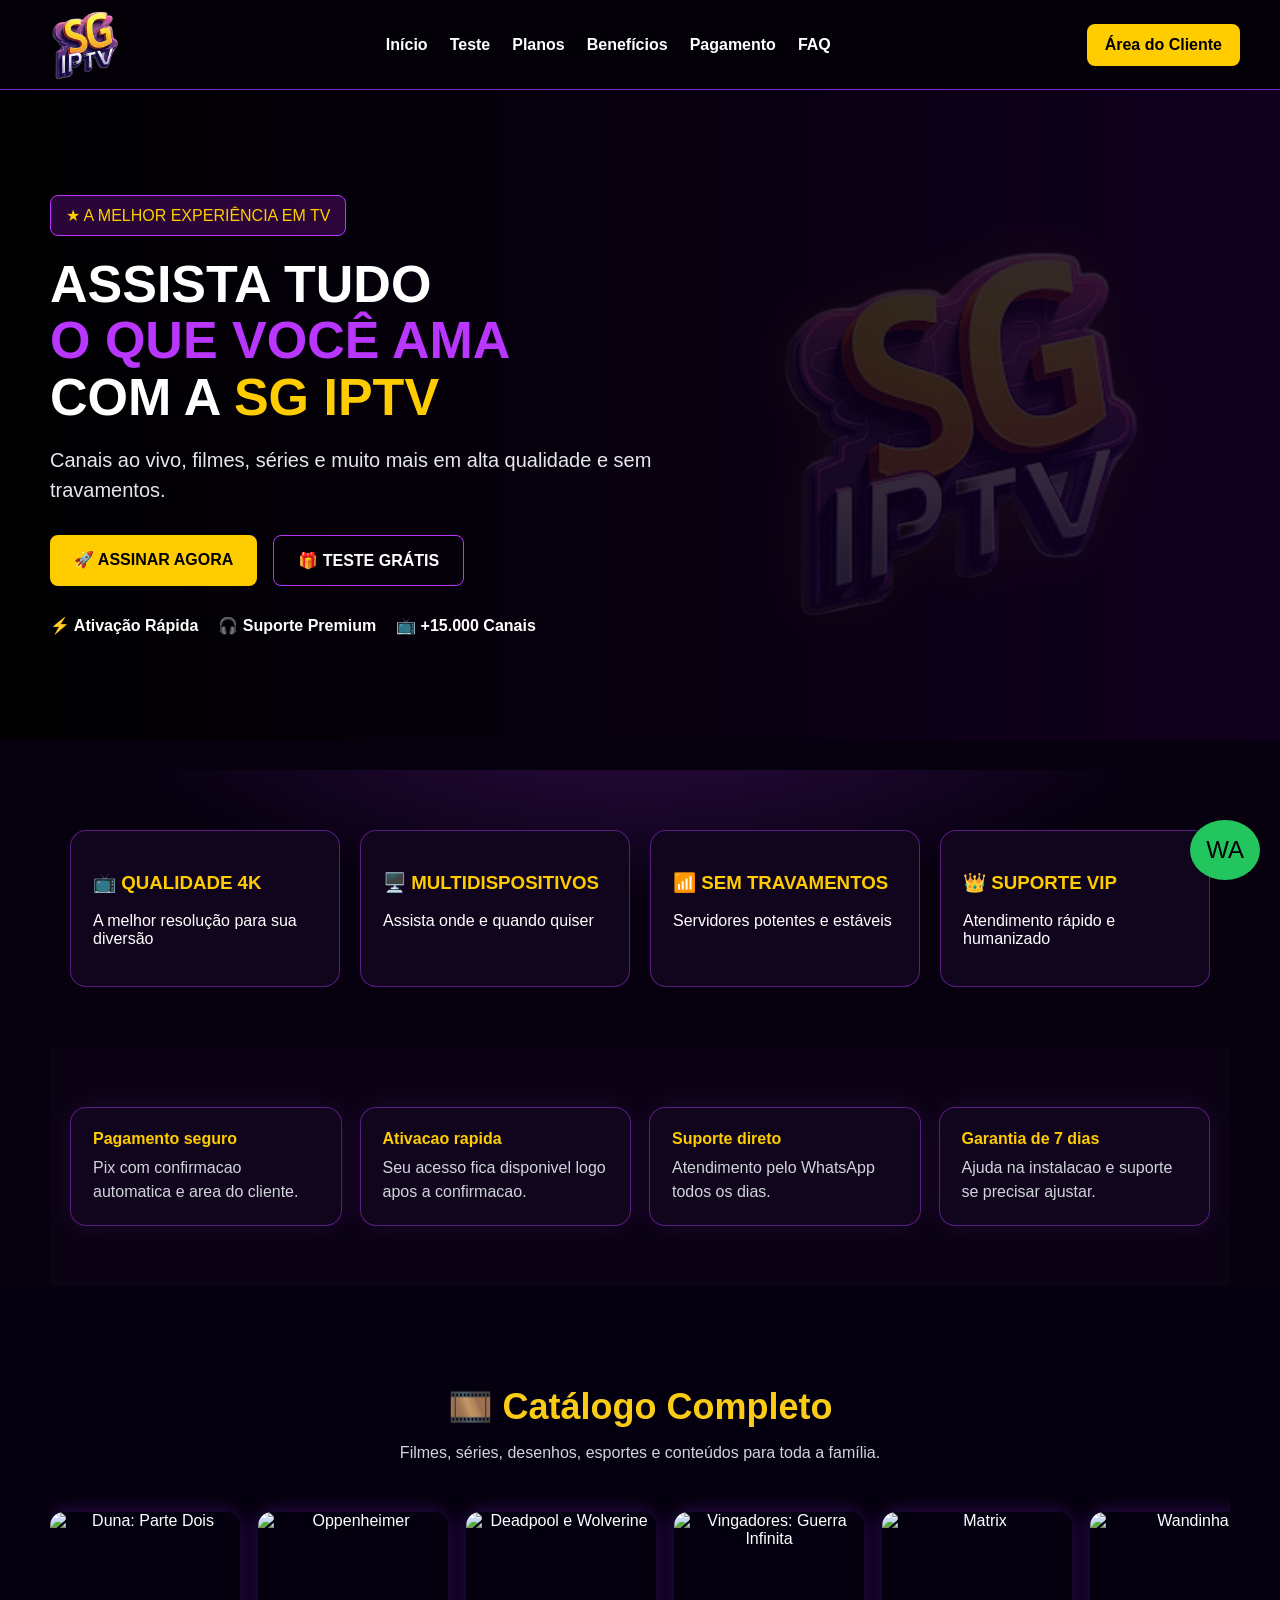
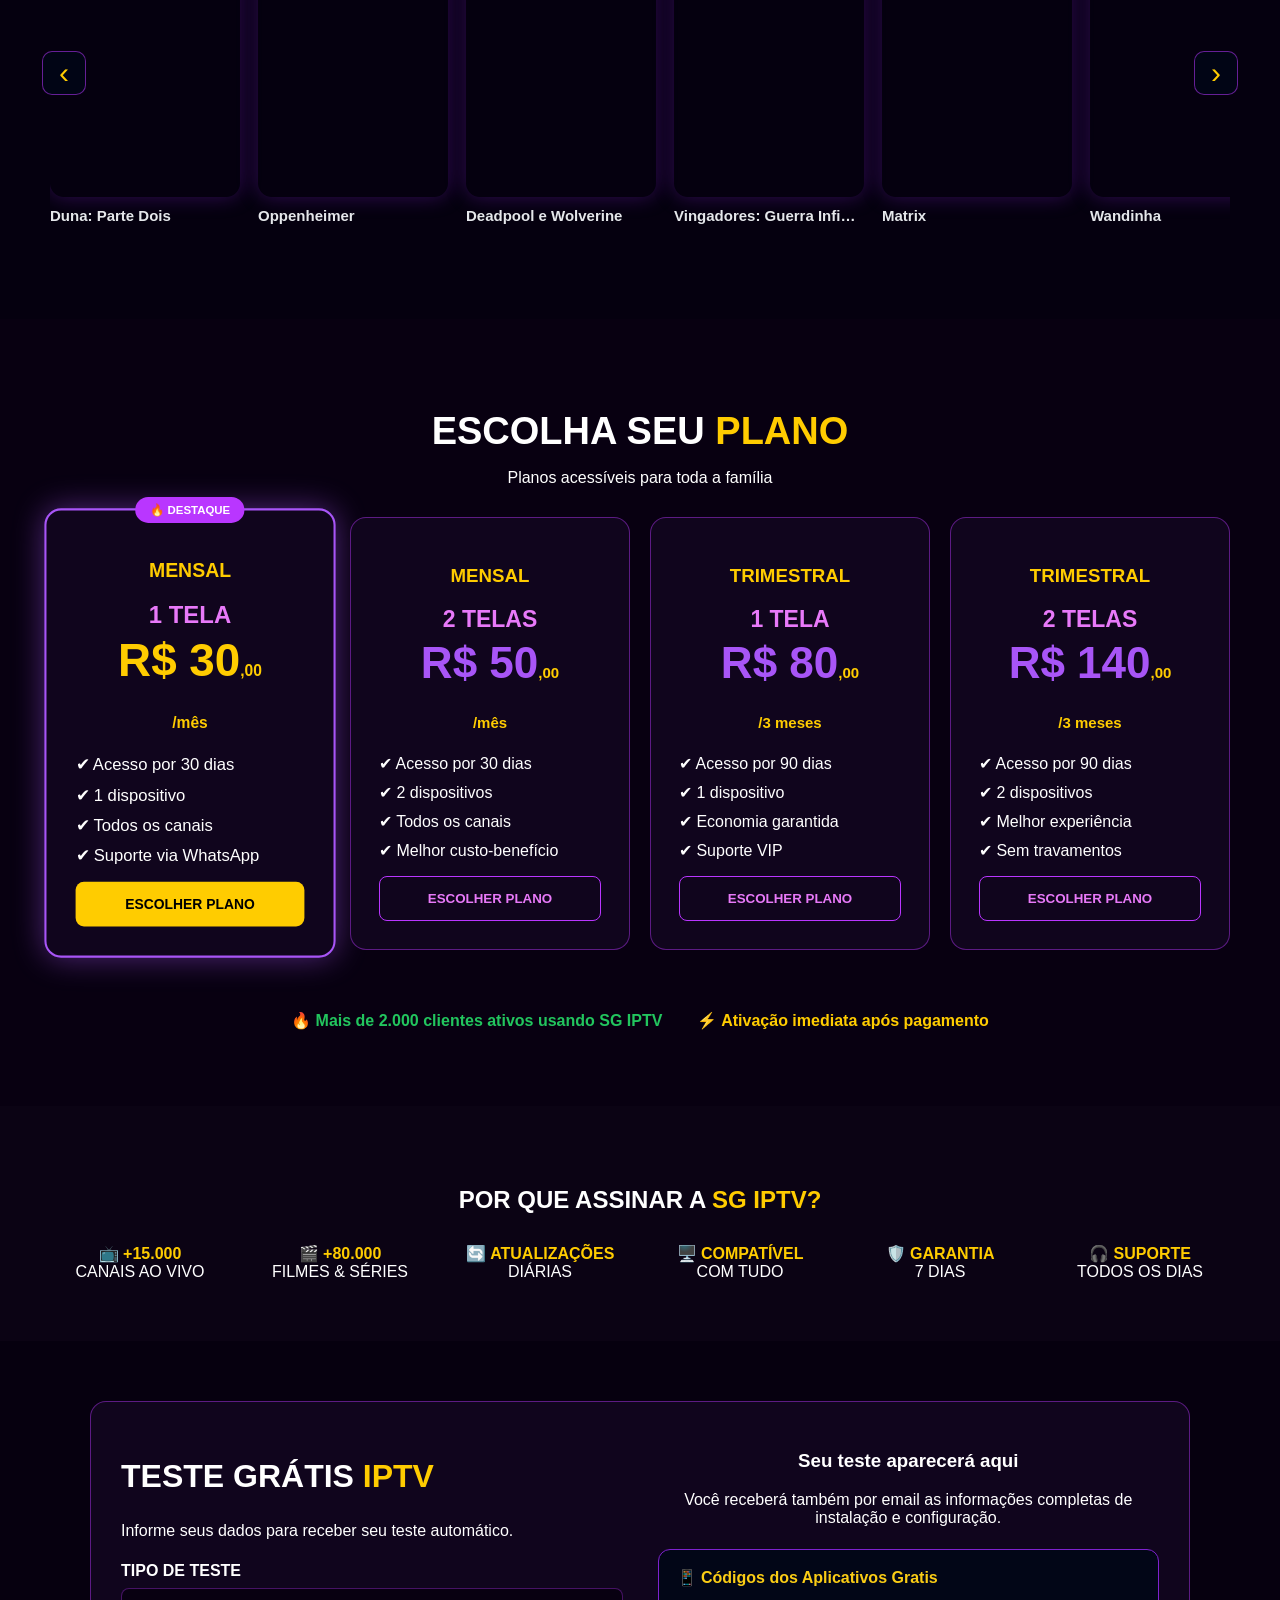
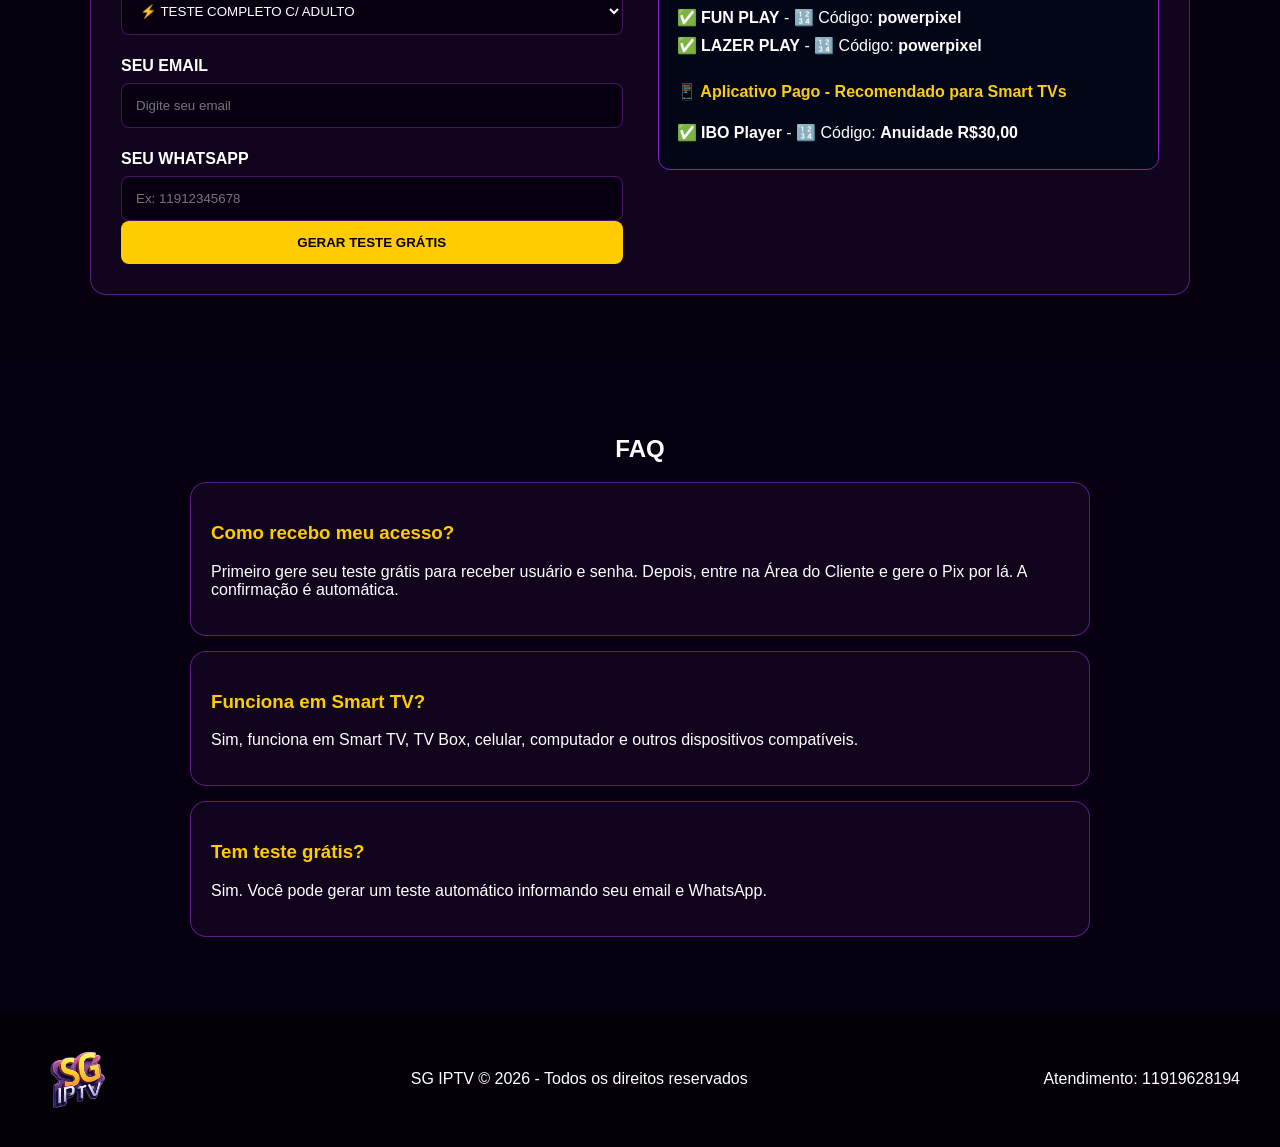
==== index.html @ f33a9c9e "Corrige carrossel, remove aviso Pix da home e ajusta titulo do cliente" ====
<!DOCTYPE html>
<html lang="pt-br">
<head>
  <meta charset="UTF-8">
  <meta name="viewport" content="width=device-width, initial-scale=1.0">
  <title>SG IPTV</title>

  <link rel="icon" href="/favicon.ico">
  <link rel="shortcut icon" href="/favicon.ico">

  <link rel="stylesheet" href="style.css">

  <meta name="description" content="SG IPTV - Assista canais, filmes e séries sem travamentos. Teste grátis disponível. Suporte rápido e ativação imediata.">

<meta name="keywords" content="iptv, iptv brasil, iptv barato, teste iptv, iptv sem travar, iptv smart tv">

<meta name="author" content="SG IPTV">

<meta property="og:title" content="SG IPTV - Teste Grátis IPTV">
<meta property="og:description" content="Canais, filmes e séries sem travamentos. Teste grátis disponível.">
<meta property="og:image" content="https://sgiptv.com.br/assets/logo.png">
<meta property="og:url" content="https://sgiptv.com.br">
<meta name="robots" content="index, follow">
</head>
<body>

<div id="loader">
  <img src="assets/logo.png" alt="SG IPTV">
</div>

<header class="header">
  <img src="assets/logo.png" class="logo" alt="SG IPTV">

  <nav>
    <a href="#inicio">Início</a>
    <a href="#teste-gratis">Teste</a>
    <a href="#planos">Planos</a>
    <a href="#beneficios">Benefícios</a>
    <a href="#planos">Pagamento</a>
    <a href="#faq">FAQ</a>
  </nav>

  <a class="client-btn" href="https://sgiptv.com.br/cliente.html" target="_blank" rel="noopener noreferrer">
    Área do Cliente
  </a>
</header>

<section id="inicio" class="hero">
  <div class="hero-content">
    <span class="badge">★ A MELHOR EXPERIÊNCIA EM TV</span>

    <h1>
      ASSISTA TUDO<br>
      <strong>O QUE VOCÊ AMA</strong><br>
      COM A <span>SG IPTV</span>
    </h1>

    <p>Canais ao vivo, filmes, séries e muito mais em alta qualidade e sem travamentos.</p>

    <div class="hero-buttons">
      <a href="#planos" class="btn primary">🚀 ASSINAR AGORA</a>
      <a href="#teste-gratis" class="btn secondary">🎁 TESTE GRÁTIS</a>
    </div>

    <div class="quick-info">
      <span>⚡ Ativação Rápida</span>
      <span>🎧 Suporte Premium</span>
      <span>📺 +15.000 Canais</span>
    </div>
  </div>
</section>

<section id="beneficios" class="benefits">
  <div class="benefit-card">
    <h3>📺 QUALIDADE 4K</h3>
    <p>A melhor resolução para sua diversão</p>
  </div>

  <div class="benefit-card">
    <h3>🖥️ MULTIDISPOSITIVOS</h3>
    <p>Assista onde e quando quiser</p>
  </div>

  <div class="benefit-card">
    <h3>📶 SEM TRAVAMENTOS</h3>
    <p>Servidores potentes e estáveis</p>
  </div>

  <div class="benefit-card">
    <h3>👑 SUPORTE VIP</h3>
    <p>Atendimento rápido e humanizado</p>
  </div>
</section>

<section class="trust-strip" aria-label="Garantias SG IPTV">
  <div class="trust-item">
    <strong>Pagamento seguro</strong>
    <span>Pix com confirmacao automatica e area do cliente.</span>
  </div>

  <div class="trust-item">
    <strong>Ativacao rapida</strong>
    <span>Seu acesso fica disponivel logo apos a confirmacao.</span>
  </div>

  <div class="trust-item">
    <strong>Suporte direto</strong>
    <span>Atendimento pelo WhatsApp todos os dias.</span>
  </div>

  <div class="trust-item">
    <strong>Garantia de 7 dias</strong>
    <span>Ajuda na instalacao e suporte se precisar ajustar.</span>
  </div>
</section>

<section class="netflix-section">
  <h2>🎞️ Catálogo Completo</h2>
  <p>Filmes, séries, desenhos, esportes e conteúdos para toda a família.</p>

  <div class="catalog-shell" aria-label="Catalogo de capas">
    <button class="catalog-nav left" type="button" aria-label="Voltar" onclick="scrollCatalog(-1)">
      ‹
    </button>

    <div class="netflix-row" id="catalogRow" data-carousel="1">
      <figure class="catalog-item">
        <img src="https://image.tmdb.org/t/p/w500/qNBAXBIQlnOThrVvA6mA2B5ggV6.jpg" alt="Duna: Parte Dois" loading="lazy">
        <figcaption>Duna: Parte Dois</figcaption>
      </figure>
      <figure class="catalog-item">
        <img src="https://image.tmdb.org/t/p/w500/8UlWHLMpgZm9bx6QYh0NFoq67TZ.jpg" alt="Oppenheimer" loading="lazy">
        <figcaption>Oppenheimer</figcaption>
      </figure>
      <figure class="catalog-item">
        <img src="https://image.tmdb.org/t/p/w500/9Gtg2DzBhmYamXBS1hKAhiwbBKS.jpg" alt="Deadpool e Wolverine" loading="lazy">
        <figcaption>Deadpool e Wolverine</figcaption>
      </figure>
      <figure class="catalog-item">
        <img src="https://image.tmdb.org/t/p/w500/7WsyChQLEftFiDOVTGkv3hFpyyt.jpg" alt="Vingadores: Guerra Infinita" loading="lazy">
        <figcaption>Vingadores: Guerra Infinita</figcaption>
      </figure>
      <figure class="catalog-item">
        <img src="https://image.tmdb.org/t/p/w500/xDMIl84Qo5Tsu62c9DGWhmPI67A.jpg" alt="Matrix" loading="lazy">
        <figcaption>Matrix</figcaption>
      </figure>
      <figure class="catalog-item">
        <img src="https://image.tmdb.org/t/p/w500/6ELCZlTA5lGUops70hKdB83WJxH.jpg" alt="Wandinha" loading="lazy">
        <figcaption>Wandinha</figcaption>
      </figure>

      <figure class="catalog-item channel sport">
        <div class="channel-card">
          <span class="channel-badge">AO VIVO</span>
          <strong>SportTV</strong>
          <small>Futebol e lutas</small>
        </div>
        <figcaption>SportTV</figcaption>
      </figure>
      <figure class="catalog-item channel sport">
        <div class="channel-card">
          <span class="channel-badge">AO VIVO</span>
          <strong>Premiere</strong>
          <small>Brasileirao</small>
        </div>
        <figcaption>Premiere</figcaption>
      </figure>
      <figure class="catalog-item channel sport">
        <div class="channel-card">
          <span class="channel-badge">AO VIVO</span>
          <strong>BandSports</strong>
          <small>Esportes 24h</small>
        </div>
        <figcaption>BandSports</figcaption>
      </figure>
      <figure class="catalog-item channel open">
        <div class="channel-card">
          <span class="channel-badge">ABERTO</span>
          <div class="channel-icon">📡</div>
          <strong>Globo</strong>
          <small>Novelas e jornalismo</small>
        </div>
        <figcaption>Globo</figcaption>
      </figure>
      <figure class="catalog-item channel open">
        <div class="channel-card">
          <span class="channel-badge">ABERTO</span>
          <div class="channel-icon">📺</div>
          <strong>SBT</strong>
          <small>Programacao completa</small>
        </div>
        <figcaption>SBT</figcaption>
      </figure>
      <figure class="catalog-item channel open">
        <div class="channel-card">
          <span class="channel-badge">ABERTO</span>
          <div class="channel-icon">🗞️</div>
          <strong>Band</strong>
          <small>Esportes e noticias</small>
        </div>
        <figcaption>Band</figcaption>
      </figure>
      <figure class="catalog-item channel series">
        <div class="channel-card">
          <span class="channel-badge">SERIES</span>
          <strong>Series Atuais</strong>
          <small>Lancamentos</small>
        </div>
        <figcaption>Series atuais</figcaption>
      </figure>
      <figure class="catalog-item channel novela">
        <div class="channel-card">
          <span class="channel-badge">NOVELAS</span>
          <strong>Novelas</strong>
          <small>Clássicos e atuais</small>
        </div>
        <figcaption>Novelas</figcaption>
      </figure>
      <figure class="catalog-item channel dorama">
        <div class="channel-card">
          <span class="channel-badge">DORAMAS</span>
          <strong>Doramas</strong>
          <small>Legendado</small>
        </div>
        <figcaption>Doramas</figcaption>
      </figure>
    </div>

    <button class="catalog-nav right" type="button" aria-label="Avancar" onclick="scrollCatalog(1)">
      ›
    </button>
  </div>
</section>

<section id="planos" class="plans-section">
  <h2>ESCOLHA SEU <span>PLANO</span></h2>
  <p>Planos acessíveis para toda a família</p>

  <div class="plans">
    <div class="plan destaque-principal">
      <div class="tag">🔥 DESTAQUE</div>
      <h3>MENSAL</h3>
      <h4>1 TELA</h4>
      <div class="price yellow">R$ 30<span>,00<br>/mês</span></div>
      <ul>
        <li>✔ Acesso por 30 dias</li>
        <li>✔ 1 dispositivo</li>
        <li>✔ Todos os canais</li>
        <li>✔ Suporte via WhatsApp</li>
      </ul>
      <button class="yellow-btn" onclick="selecionarPlano('30')">ESCOLHER PLANO</button>
    </div>

    <div class="plan">
      <h3>MENSAL</h3>
      <h4>2 TELAS</h4>
      <div class="price">R$ 50<span>,00<br>/mês</span></div>
      <ul>
        <li>✔ Acesso por 30 dias</li>
        <li>✔ 2 dispositivos</li>
        <li>✔ Todos os canais</li>
        <li>✔ Melhor custo-benefício</li>
      </ul>
      <button onclick="selecionarPlano('50')">ESCOLHER PLANO</button>
    </div>

    <div class="plan">
      <h3>TRIMESTRAL</h3>
      <h4>1 TELA</h4>
      <div class="price">R$ 80<span>,00<br>/3 meses</span></div>
      <ul>
        <li>✔ Acesso por 90 dias</li>
        <li>✔ 1 dispositivo</li>
        <li>✔ Economia garantida</li>
        <li>✔ Suporte VIP</li>
      </ul>
      <button onclick="selecionarPlano('80')">ESCOLHER PLANO</button>
    </div>

    <div class="plan">
      <h3>TRIMESTRAL</h3>
      <h4>2 TELAS</h4>
      <div class="price">R$ 140<span>,00<br>/3 meses</span></div>
      <ul>
        <li>✔ Acesso por 90 dias</li>
        <li>✔ 2 dispositivos</li>
        <li>✔ Melhor experiência</li>
        <li>✔ Sem travamentos</li>
      </ul>
      <button onclick="selecionarPlano('140')">ESCOLHER PLANO</button>
    </div>
  </div>

  <div class="social-proof">
    <p>🔥 Mais de <strong>2.000 clientes ativos</strong> usando SG IPTV</p>
    <p>⚡ Ativação imediata após pagamento</p>
  </div>
</section>

<section class="why">
  <h2>POR QUE ASSINAR A <span>SG IPTV?</span></h2>

  <div class="why-grid">
    <div>📺 <strong>+15.000</strong><br>CANAIS AO VIVO</div>
    <div>🎬 <strong>+80.000</strong><br>FILMES & SÉRIES</div>
    <div>🔄 <strong>ATUALIZAÇÕES</strong><br>DIÁRIAS</div>
    <div>🖥️ <strong>COMPATÍVEL</strong><br>COM TUDO</div>
    <div>🛡️ <strong>GARANTIA</strong><br>7 DIAS</div>
    <div>🎧 <strong>SUPORTE</strong><br>TODOS OS DIAS</div>
  </div>
</section>

<section id="teste-gratis" class="checkout">
  <div class="checkout-box">
    <div class="checkout-left">
      <h2>TESTE GRÁTIS <span>IPTV</span></h2>
      <p>Informe seus dados para receber seu teste automático.</p>

      <label>TIPO DE TESTE</label>
      <select id="tipoTeste">
        <option value="iptv_com_adulto">⚡ TESTE COMPLETO C/ ADULTO</option>
        <option value="iptv_sem_adulto">⚡ TESTE COMPLETO S/ ADULTO</option>
        <option value="p2p">🔥 P2P COMPLETO (CELULAR)</option>
      </select>

      <label>SEU EMAIL</label>
      <input type="email" id="testeEmail" placeholder="Digite seu email" autocomplete="email">

      <label>SEU WHATSAPP</label>
      <input type="tel" id="testeTelefone" placeholder="Ex: 11912345678" inputmode="tel" autocomplete="tel">

      <button class="generate-btn" onclick="gerarTesteGratis()">GERAR TESTE GRÁTIS</button>
    </div>

    <div class="checkout-right">
      <div id="resultadoTeste" class="pix-box">
        <h3>Seu teste aparecerá aqui</h3>
        <p>Você receberá também por email as informações completas de instalação e configuração.</p>

        <div class="apps-box">
          <h4>📱 Códigos dos Aplicativos Gratis</h4>
          <p>✅ <strong>FUN PLAY</strong> - 🔢 Código: <strong>powerpixel</strong></p>
          <p>✅ <strong>LAZER PLAY</strong> - 🔢 Código: <strong>powerpixel</strong></p>

          <br>

          <h4>📱 Aplicativo Pago - Recomendado para Smart TVs</h4>
          <p>✅ <strong>IBO Player</strong> - 🔢 Código: <strong>Anuidade R$30,00</strong></p>
        </div>
      </div>
    </div>
  </div>
</section>

<section id="faq" class="faq">
  <h2>FAQ</h2>

  <div class="faq-item">
    <h3>Como recebo meu acesso?</h3>
    <p>Primeiro gere seu teste grátis para receber usuário e senha. Depois, entre na Área do Cliente e gere o Pix por lá. A confirmação é automática.</p>
  </div>

  <div class="faq-item">
    <h3>Funciona em Smart TV?</h3>
    <p>Sim, funciona em Smart TV, TV Box, celular, computador e outros dispositivos compatíveis.</p>
  </div>

  <div class="faq-item">
    <h3>Tem teste grátis?</h3>
    <p>Sim. Você pode gerar um teste automático informando seu email e WhatsApp.</p>
  </div>
</section>

<footer>
  <img src="assets/logo.png" alt="SG IPTV">
  <p>SG IPTV © 2026 - Todos os direitos reservados</p>
  <p>Atendimento: 11919628194</p>
</footer>

<a class="whatsapp" href="https://wa.me/5511919628194" target="_blank" rel="noopener noreferrer" aria-label="WhatsApp">
  WA
</a>
<a class="mobile-cta" href="#planos">Assinar agora</a>

<script src="script.js"></script>
</body>
</html>
---- style.css ----
* {
  box-sizing: border-box;
  font-family: Arial, sans-serif;
}

html {
  scroll-behavior: smooth;
}

body {
  margin: 0;
  background: #06000f;
  color: #fff;
}

section {
  padding: 60px 20px;
}

.header {
  height: 90px;
  padding: 0 40px;
  display: flex;
  justify-content: space-between;
  align-items: center;
  background: #030008;
  border-bottom: 1px solid #7e22ce;
  position: sticky;
  top: 0;
  z-index: 99;
}

.logo {
  width: 90px;
}

nav {
  display: flex;
  gap: 22px;
  align-items: center;
}

nav a {
  color: #fff;
  text-decoration: none;
  font-weight: bold;
}

nav a:hover {
  color: #ffcc00;
}

.client-btn {
  background: #ffcc00;
  color: #000;
  padding: 12px 18px;
  border-radius: 8px;
  text-decoration: none;
  font-weight: bold;
}

.hero {
  min-height: 650px;
  display: flex;
  align-items: center;
  justify-content: flex-start;
  background:
    linear-gradient(90deg, rgba(0,0,0,.95), rgba(20,0,35,.75)),
    url("https://images.unsplash.com/photo-1489599849927-2ee91cede3ba?auto=format&fit=crop&w=1600&q=80") center/cover;
  position: relative;
}

.hero::after {
  content: "";
  position: absolute;
  right: 6%;
  bottom: 10%;
  width: min(520px, 38vw);
  height: min(520px, 38vw);
  background: url("assets/logo.png") center/contain no-repeat;
  opacity: 0.16;
  filter: drop-shadow(0 0 28px rgba(250, 204, 21, 0.25));
  pointer-events: none;
}

.hero-content {
  width: 100%;
  max-width: 1180px;
  margin: auto;
}

.hero-content > * {
  max-width: 640px;
}

.badge {
  display: inline-block;
  padding: 10px 15px;
  border: 1px solid #b936ff;
  border-radius: 8px;
  color: #ffcc00;
  background: rgba(92,13,120,.45);
  margin-bottom: 20px;
}

.hero h1 {
  font-size: 52px;
  line-height: 1.08;
  margin: 0;
}

.hero h1 strong {
  color: #b936ff;
}

.hero h1 span,
.plans-section span,
.checkout h2 span,
.why span {
  color: #ffcc00;
}

.hero p {
  font-size: 20px;
  color: #e5e7eb;
  line-height: 1.5;
}

.hero-buttons {
  display: flex;
  gap: 16px;
  margin: 30px 0;
  flex-wrap: wrap;
}

.btn {
  padding: 15px 24px;
  border-radius: 8px;
  font-weight: bold;
  text-decoration: none;
  display: inline-block;
}

.primary {
  background: #ffcc00;
  color: #000;
}

.secondary {
  border: 1px solid #b936ff;
  color: #fff;
}

.quick-info {
  display: flex;
  gap: 20px;
  flex-wrap: wrap;
  font-weight: bold;
}

.benefits,
.plans,
.why-grid {
  max-width: 1180px;
  margin: 30px auto 0;
  display: grid;
  gap: 20px;
}

.benefits {
  grid-template-columns: repeat(4, 1fr);
}

.benefit-card,
.plan,
.checkout-box,
.faq-item {
  background: #10051d;
  border: 1px solid rgba(185,54,255,.45);
  border-radius: 16px;
}

.benefit-card {
  padding: 22px;
}

.benefit-card h3 {
  color: #ffcc00;
}

.benefits {
  background: radial-gradient(900px 320px at 50% -20%, rgba(185,54,255,0.22), transparent 60%);
}

.plans-section {
  text-align: center;
  background: #080011;
}

.plans-section h2 {
  font-size: 38px;
  margin-bottom: 8px;
}

.plans {
  grid-template-columns: repeat(4, 1fr);
  align-items: stretch;
}

.plan {
  padding: 28px;
  text-align: center;
  position: relative;
  transition: 0.3s;
}

.plan:hover {
  transform: translateY(-6px);
  box-shadow: 0 0 28px rgba(185, 54, 255, 0.35);
}

.plan.destaque-principal {
  border: 2px solid #a855f7;
  box-shadow: 0 0 30px rgba(168, 85, 247, 0.45);
  transform: scale(1.04);
}

.plan.destaque-principal:hover {
  transform: scale(1.04) translateY(-6px);
}

.tag {
  position: absolute;
  top: -13px;
  left: 50%;
  transform: translateX(-50%);
  background: #b936ff;
  font-size: 11px;
  padding: 6px 14px;
  border-radius: 20px;
  font-weight: bold;
  color: #fff;
  white-space: nowrap;
}

.plan h3 {
  color: #ffcc00;
}

.plan h4 {
  color: #e879f9;
  font-size: 23px;
  margin: 5px 0;
}

.price {
  color: #a855f7;
  font-size: 44px;
  font-weight: bold;
}

.price.yellow {
  color: #ffcc00;
}

.price span {
  font-size: 15px;
}

.plan ul {
  text-align: left;
  list-style: none;
  padding: 0;
}

.plan li {
  margin: 10px 0;
}

.plan button,
.generate-btn {
  width: 100%;
  padding: 14px;
  border-radius: 8px;
  cursor: pointer;
  font-weight: bold;
  border: 1px solid #b936ff;
  background: transparent;
  color: #e879f9;
}

.yellow-btn,
.generate-btn {
  background: #ffcc00 !important;
  color: #000 !important;
  border: none !important;
}

.social-proof {
  margin-top: 45px;
  display: flex;
  justify-content: center;
  gap: 35px;
  flex-wrap: wrap;
  font-weight: bold;
}

.social-proof p:first-child {
  color: #22c55e;
}

.social-proof p:last-child {
  color: #ffcc00;
}

.checkout {
  background: #06000f;
}

.checkout-box {
  max-width: 1100px;
  margin: auto;
  padding: 30px;
  display: grid;
  grid-template-columns: 1fr 1fr;
  gap: 35px;
}

.checkout h2 {
  font-size: 32px;
}

label {
  display: block;
  margin: 22px 0 8px;
  font-weight: bold;
}

select,
input,
textarea {
  width: 100%;
  padding: 14px;
  border-radius: 8px;
  border: 1px solid rgba(185,54,255,.35);
  background: #080011;
  color: #fff;
}

.input-error {
  border-color: #ef4444 !important;
  box-shadow: 0 0 0 3px rgba(239, 68, 68, 0.16);
}

.field-message {
  margin: 8px 0 0;
  color: #fca5a5;
  font-size: 14px;
  line-height: 1.4;
}

.steps {
  display: flex;
  justify-content: space-between;
  text-align: center;
  color: #777;
  margin-bottom: 30px;
}

.steps .active {
  color: #ffcc00;
}

.pix-box {
  text-align: center;
}

.pix-box img {
  max-width: 220px;
  background: white;
  padding: 10px;
  border-radius: 12px;
  box-shadow: 0 0 25px rgba(185,54,255,.7);
}

.pix-box textarea {
  margin-top: 15px;
  min-height: 90px;
}

.pix-countdown {
  color: #facc15;
  font-weight: bold;
  margin: 16px 0 8px;
}

.copy-success {
  background: #22c55e !important;
  color: #03120a !important;
}

.apps-box {
  margin-top: 22px;
  padding: 18px;
  border: 1px solid #7e22ce;
  border-radius: 12px;
  background: #020617;
  text-align: left;
}

.apps-box h4 {
  color: #facc15;
  margin-top: 0;
}

.apps-box p {
  margin: 9px 0;
}

.why {
  background: #0b0314;
  text-align: center;
}

.why-grid {
  grid-template-columns: repeat(6, 1fr);
}

.why-grid strong {
  color: #ffcc00;
}

.faq {
  background: #070011;
}

.faq h2 {
  text-align: center;
}

.faq-item {
  max-width: 900px;
  margin: 15px auto;
  padding: 20px;
}

.faq-item h3 {
  color: #ffcc00;
}

footer {
  padding: 30px 40px;
  background: #030008;
  display: flex;
  justify-content: space-between;
  align-items: center;
}

footer img {
  width: 75px;
}

.whatsapp {
  position: fixed;
  right: 20px;
  bottom: 20px;
  background: #22c55e;
  color: #000;
  padding: 16px;
  border-radius: 50%;
  font-size: 24px;
  text-decoration: none;
}

.mobile-cta {
  display: none;
}

#loader {
  position: fixed;
  inset: 0;
  background: #05000c;
  z-index: 9999;
  display: flex;
  align-items: center;
  justify-content: center;
}

#loader img {
  width: 130px;
}

.trust-strip {
  background: #0b0314;
  display: grid;
  grid-template-columns: repeat(4, 1fr);
  gap: 18px;
  max-width: 1180px;
  margin: 0 auto;
}

.trust-item {
  border: 1px solid rgba(185,54,255,.45);
  background: #10051d;
  border-radius: 16px;
  padding: 22px;
  box-shadow: 0 0 26px rgba(185,54,255,0.10);
}

.trust-item strong,
.trust-item span {
  display: block;
}

.trust-item strong {
  color: #ffcc00;
  margin-bottom: 8px;
}

.trust-item span {
  color: #d1d5db;
  line-height: 1.45;
}

@media (max-width: 1180px) {
  .plans {
    grid-template-columns: repeat(2, 1fr);
  }

  .trust-strip {
    grid-template-columns: repeat(2, 1fr);
  }

  .plan.destaque-principal {
    transform: none;
  }

  .plan.destaque-principal:hover {
    transform: translateY(-6px);
  }

  .why-grid {
    grid-template-columns: repeat(3, 1fr);
  }
}

@media (max-width: 980px) {
  .header {
    height: auto;
    padding: 15px;
    flex-direction: column;
    gap: 15px;
  }

  nav {
    flex-wrap: wrap;
    justify-content: center;
    gap: 15px;
  }

  .hero {
    min-height: auto;
    padding: 70px 20px;
  }

  .hero h1 {
    font-size: 36px;
  }

  .benefits,
  .checkout-box {
    grid-template-columns: 1fr;
  }

  footer {
    flex-direction: column;
    text-align: center;
    gap: 12px;
  }
}

@media (max-width: 650px) {
  body {
    padding-bottom: 76px;
  }

  .plans,
  .benefits,
  .why-grid,
  .trust-strip {
    grid-template-columns: 1fr;
  }

  .plans-section h2 {
    font-size: 30px;
  }

  .mobile-cta {
    position: fixed;
    left: 16px;
    right: 82px;
    bottom: 18px;
    z-index: 100;
    display: block;
    padding: 15px 18px;
    border-radius: 8px;
    background: #ffcc00;
    color: #000;
    text-align: center;
    text-decoration: none;
    font-weight: bold;
    box-shadow: 0 10px 28px rgba(0, 0, 0, 0.38);
  }
}

.netflix-section {
  background: #05000f;
  padding: 70px 20px;
  text-align: center;
}

.netflix-section h2 {
  color: #facc15;
  font-size: 36px;
  margin-bottom: 10px;
}

.netflix-section p {
  color: #d1d5db;
  margin-bottom: 35px;
}

.netflix-row {
  max-width: 1180px;
  margin: auto;
  display: flex;
  gap: 18px;
  overflow-x: auto;
  padding: 15px 5px 25px;
  scroll-snap-type: x mandatory;
  scroll-behavior: smooth;
}

.netflix-row::-webkit-scrollbar {
  height: 8px;
}

.netflix-row::-webkit-scrollbar-thumb {
  background: #7e22ce;
  border-radius: 10px;
}

.catalog-shell {
  position: relative;
  max-width: 1180px;
  margin: 0 auto;
}

.catalog-nav {
  position: absolute;
  top: 50%;
  transform: translateY(-50%);
  z-index: 2;
  width: 44px;
  height: 44px;
  border-radius: 10px;
  border: 1px solid rgba(185,54,255,.55);
  background: rgba(2, 6, 23, 0.86);
  color: #ffcc00;
  font-size: 30px;
  line-height: 1;
  cursor: pointer;
}

.catalog-nav:hover {
  filter: brightness(1.08);
}

.catalog-nav.left {
  left: -8px;
}

.catalog-nav.right {
  right: -8px;
}

.catalog-item {
  width: 190px;
  min-width: 190px;
  margin: 0;
  scroll-snap-align: start;
}

.catalog-item img {
  width: 100%;
  height: 285px;
  object-fit: cover;
  border-radius: 14px;
  transition: 0.3s;
  box-shadow: 0 0 20px rgba(126, 34, 206, 0.35);
  display: block;
}

.catalog-item figcaption {
  margin-top: 10px;
  font-size: 15px;
  font-weight: 700;
  color: #e5e7eb;
  text-align: left;
  overflow: hidden;
  text-overflow: ellipsis;
  white-space: nowrap;
}

.catalog-item.channel figcaption {
  text-align: center;
}

.channel-card {
  height: 285px;
  border-radius: 14px;
  border: 1px solid rgba(185,54,255,.55);
  background:
    radial-gradient(280px 220px at 20% 20%, rgba(250,204,21,0.25), transparent 60%),
    radial-gradient(300px 240px at 80% 70%, rgba(185,54,255,0.30), transparent 60%),
    #020617;
  display: grid;
  align-content: center;
  justify-items: center;
  gap: 10px;
  box-shadow: 0 0 20px rgba(126, 34, 206, 0.25);
}

.channel-icon {
  font-size: 28px;
  line-height: 1;
  opacity: 0.95;
}

.channel-card strong {
  font-size: 22px;
  color: #ffcc00;
}

.channel-card small {
  color: #d1d5db;
  font-size: 13px;
}

.channel-badge {
  display: inline-block;
  padding: 6px 10px;
  border-radius: 999px;
  border: 1px solid rgba(250,204,21,0.35);
  color: #facc15;
  font-size: 12px;
  font-weight: 800;
  letter-spacing: 0.4px;
  background: rgba(15, 23, 42, 0.55);
}


.catalog-item img:hover {
  transform: translateY(-2px) scale(1.03);
  box-shadow: 0 0 35px rgba(250, 204, 21, 0.35);
}

@media (max-width: 650px) {
  .catalog-nav.left {
    left: 4px;
  }

  .catalog-nav.right {
    right: 4px;
  }
}
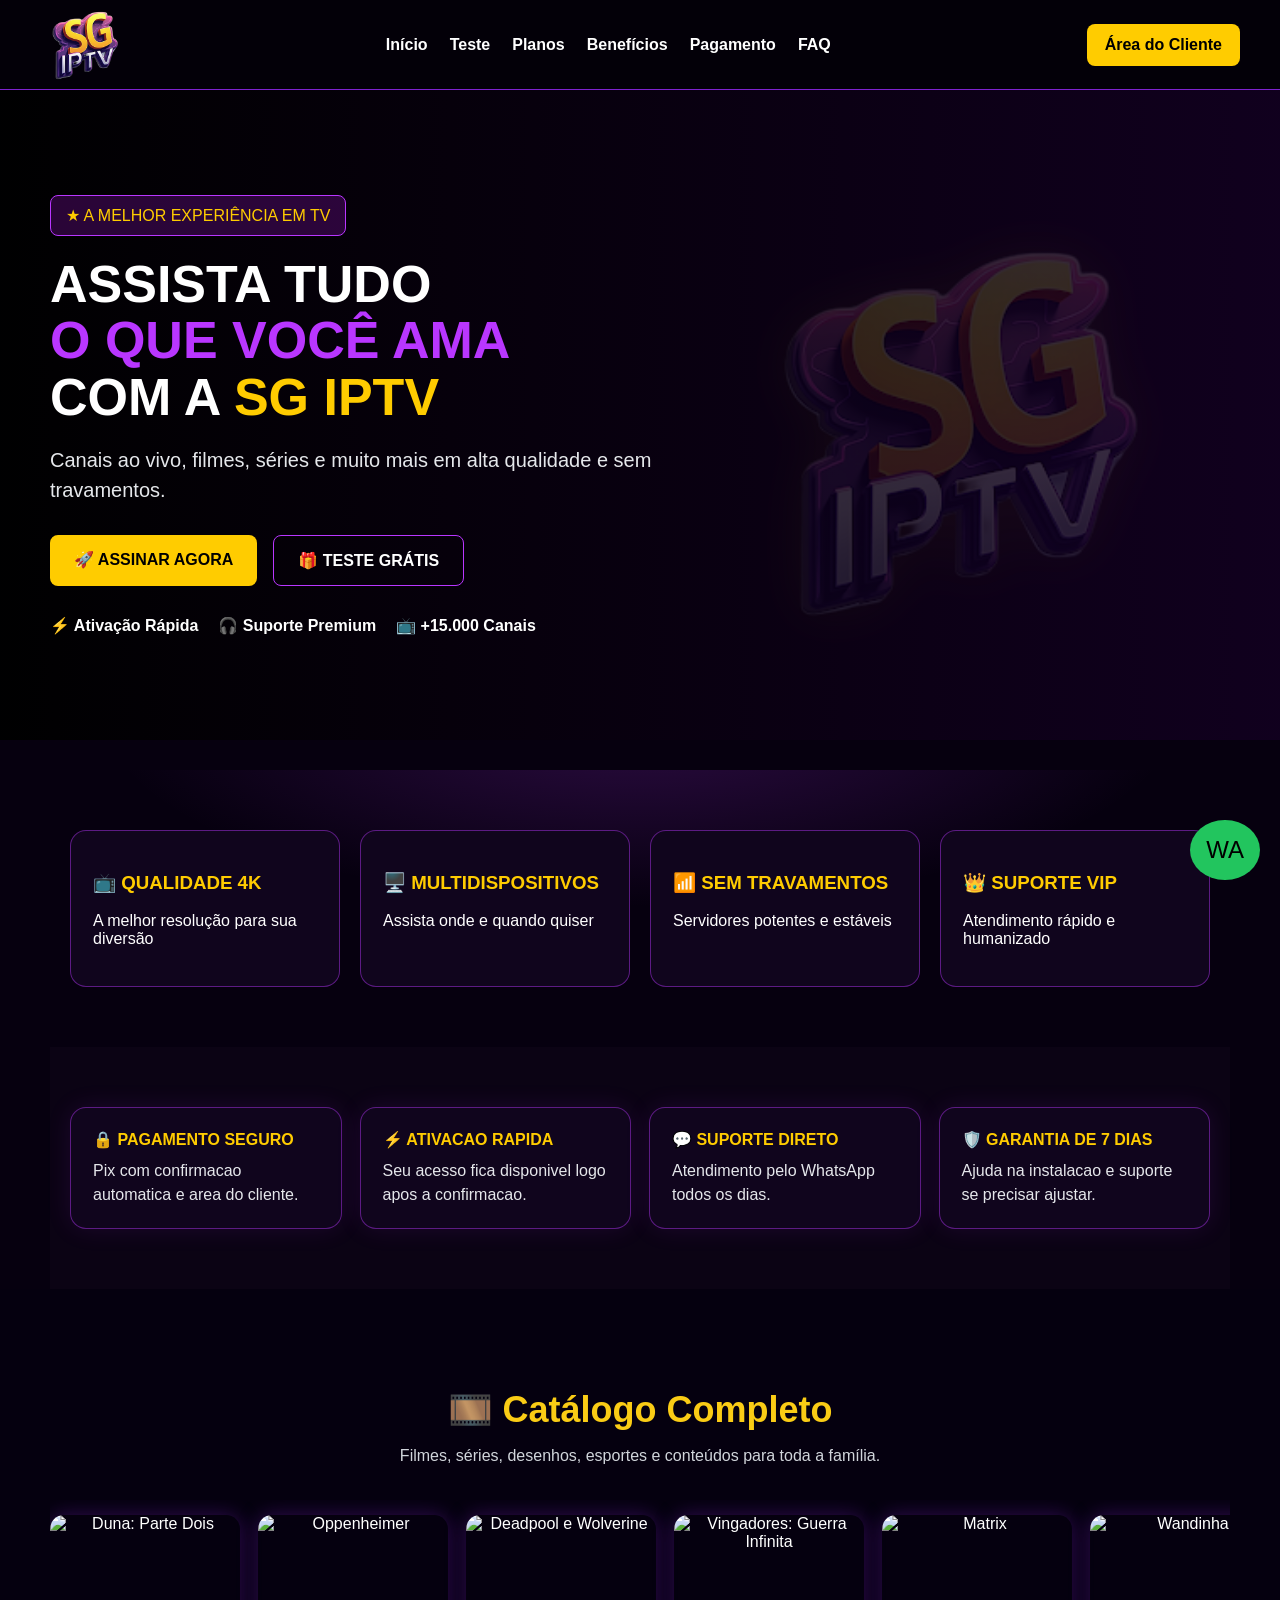
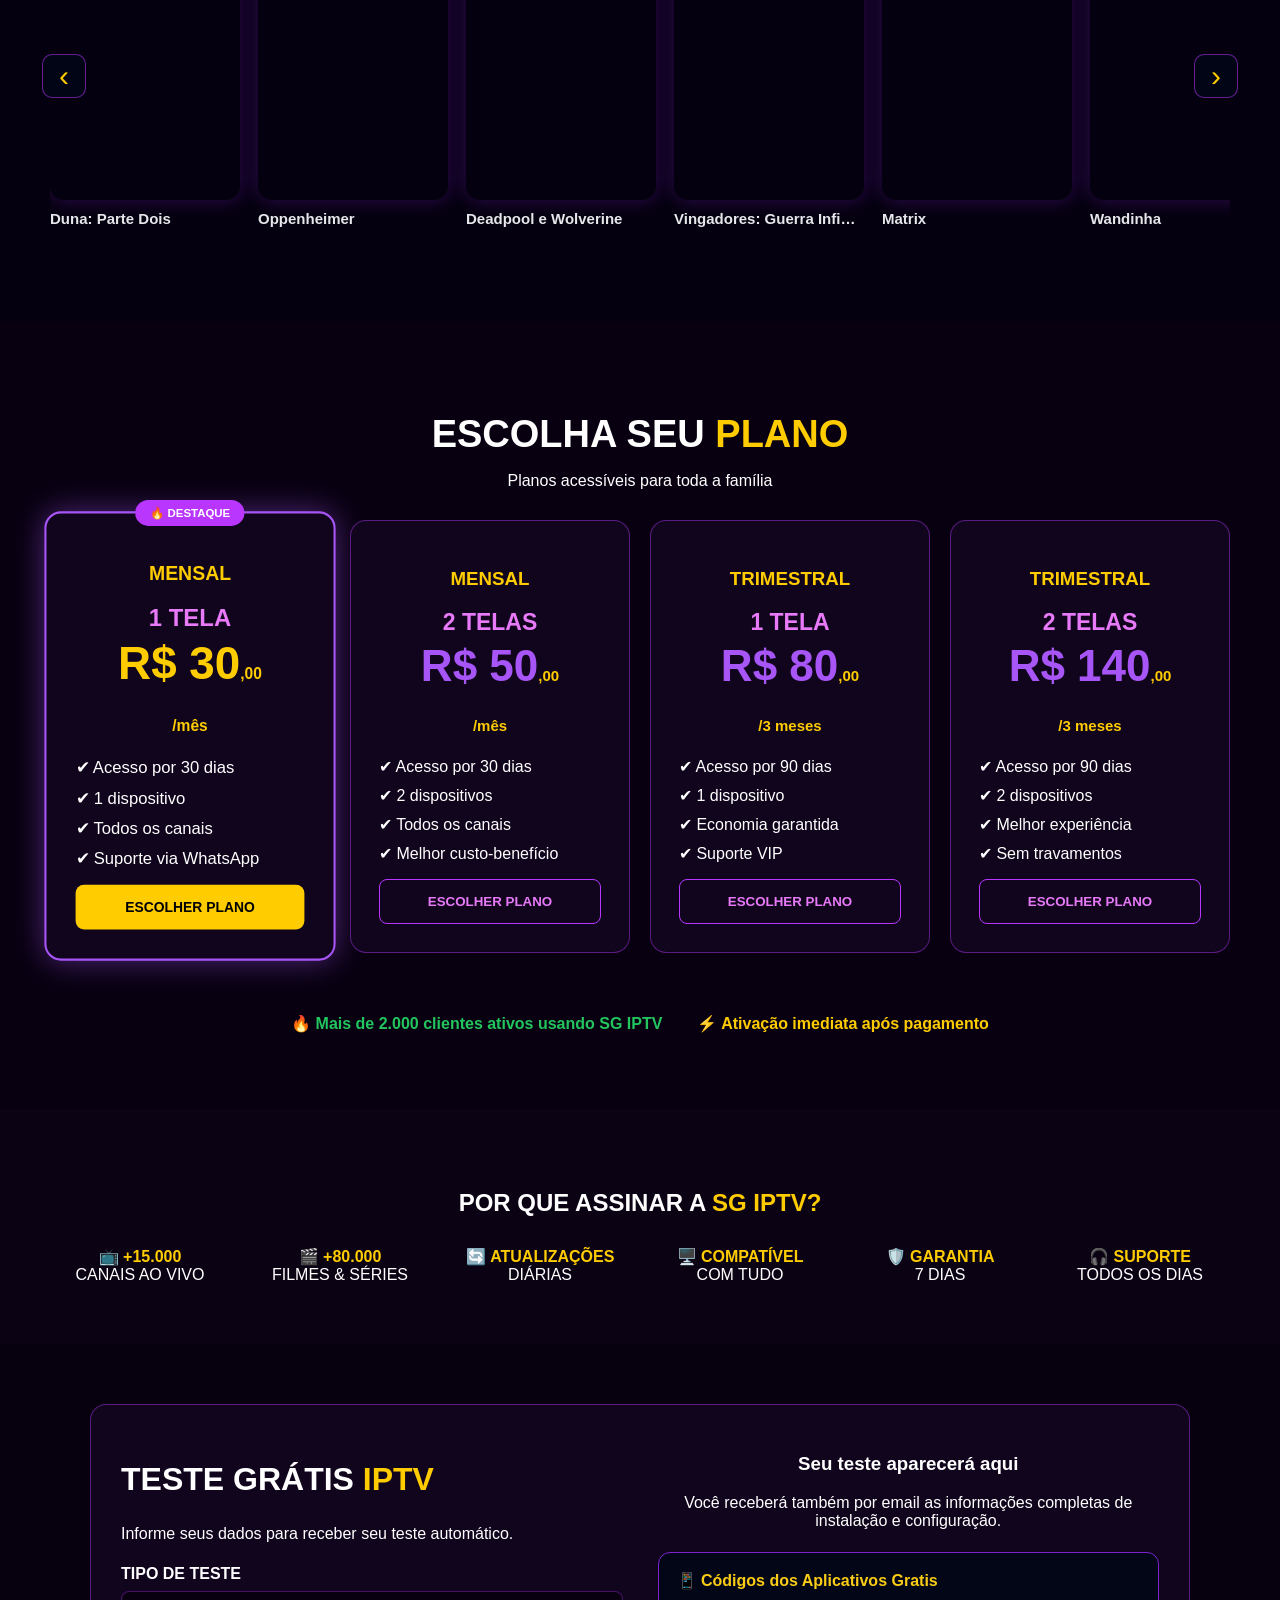
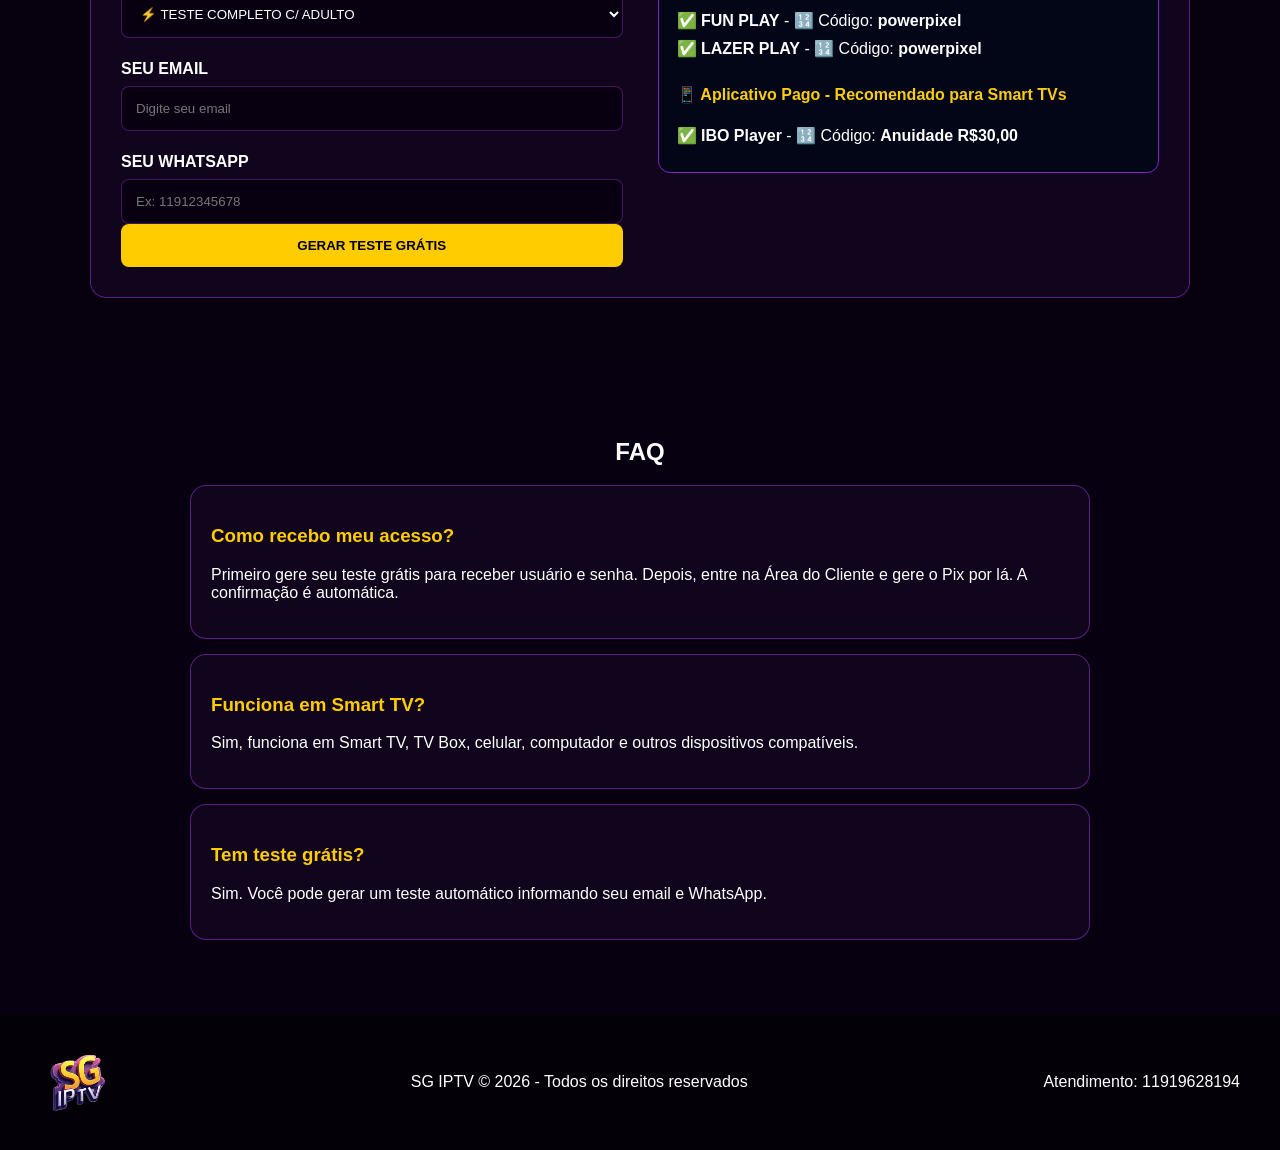
==== commit a595a326: "Padroniza cards de beneficios" ====
--- a/index.html
+++ b/index.html
@@ -94,23 +94,23 @@
 
 <section class="trust-strip" aria-label="Garantias SG IPTV">
   <div class="trust-item">
-    <strong>Pagamento seguro</strong>
-    <span>Pix com confirmacao automatica e area do cliente.</span>
+    <h3>🔒 PAGAMENTO SEGURO</h3>
+    <p>Pix com confirmacao automatica e area do cliente.</p>
   </div>
 
   <div class="trust-item">
-    <strong>Ativacao rapida</strong>
-    <span>Seu acesso fica disponivel logo apos a confirmacao.</span>
+    <h3>⚡ ATIVACAO RAPIDA</h3>
+    <p>Seu acesso fica disponivel logo apos a confirmacao.</p>
   </div>
 
   <div class="trust-item">
-    <strong>Suporte direto</strong>
-    <span>Atendimento pelo WhatsApp todos os dias.</span>
+    <h3>💬 SUPORTE DIRETO</h3>
+    <p>Atendimento pelo WhatsApp todos os dias.</p>
   </div>
 
   <div class="trust-item">
-    <strong>Garantia de 7 dias</strong>
-    <span>Ajuda na instalacao e suporte se precisar ajustar.</span>
+    <h3>🛡️ GARANTIA DE 7 DIAS</h3>
+    <p>Ajuda na instalacao e suporte se precisar ajustar.</p>
   </div>
 </section>
 
--- a/style.css
+++ b/style.css
@@ -507,18 +507,16 @@
   box-shadow: 0 0 26px rgba(185,54,255,0.10);
 }
 
-.trust-item strong,
-.trust-item span {
-  display: block;
-}
-
-.trust-item strong {
-  color: #ffcc00;
-  margin-bottom: 8px;
-}
-
-.trust-item span {
-  color: #d1d5db;
+.trust-item h3 {
+  margin: 0 0 10px;
+  color: #ffcc00;
+  font-size: 16px;
+  letter-spacing: 0;
+}
+
+.trust-item p {
+  margin: 0;
+  color: #e5e7eb;
   line-height: 1.45;
 }
 
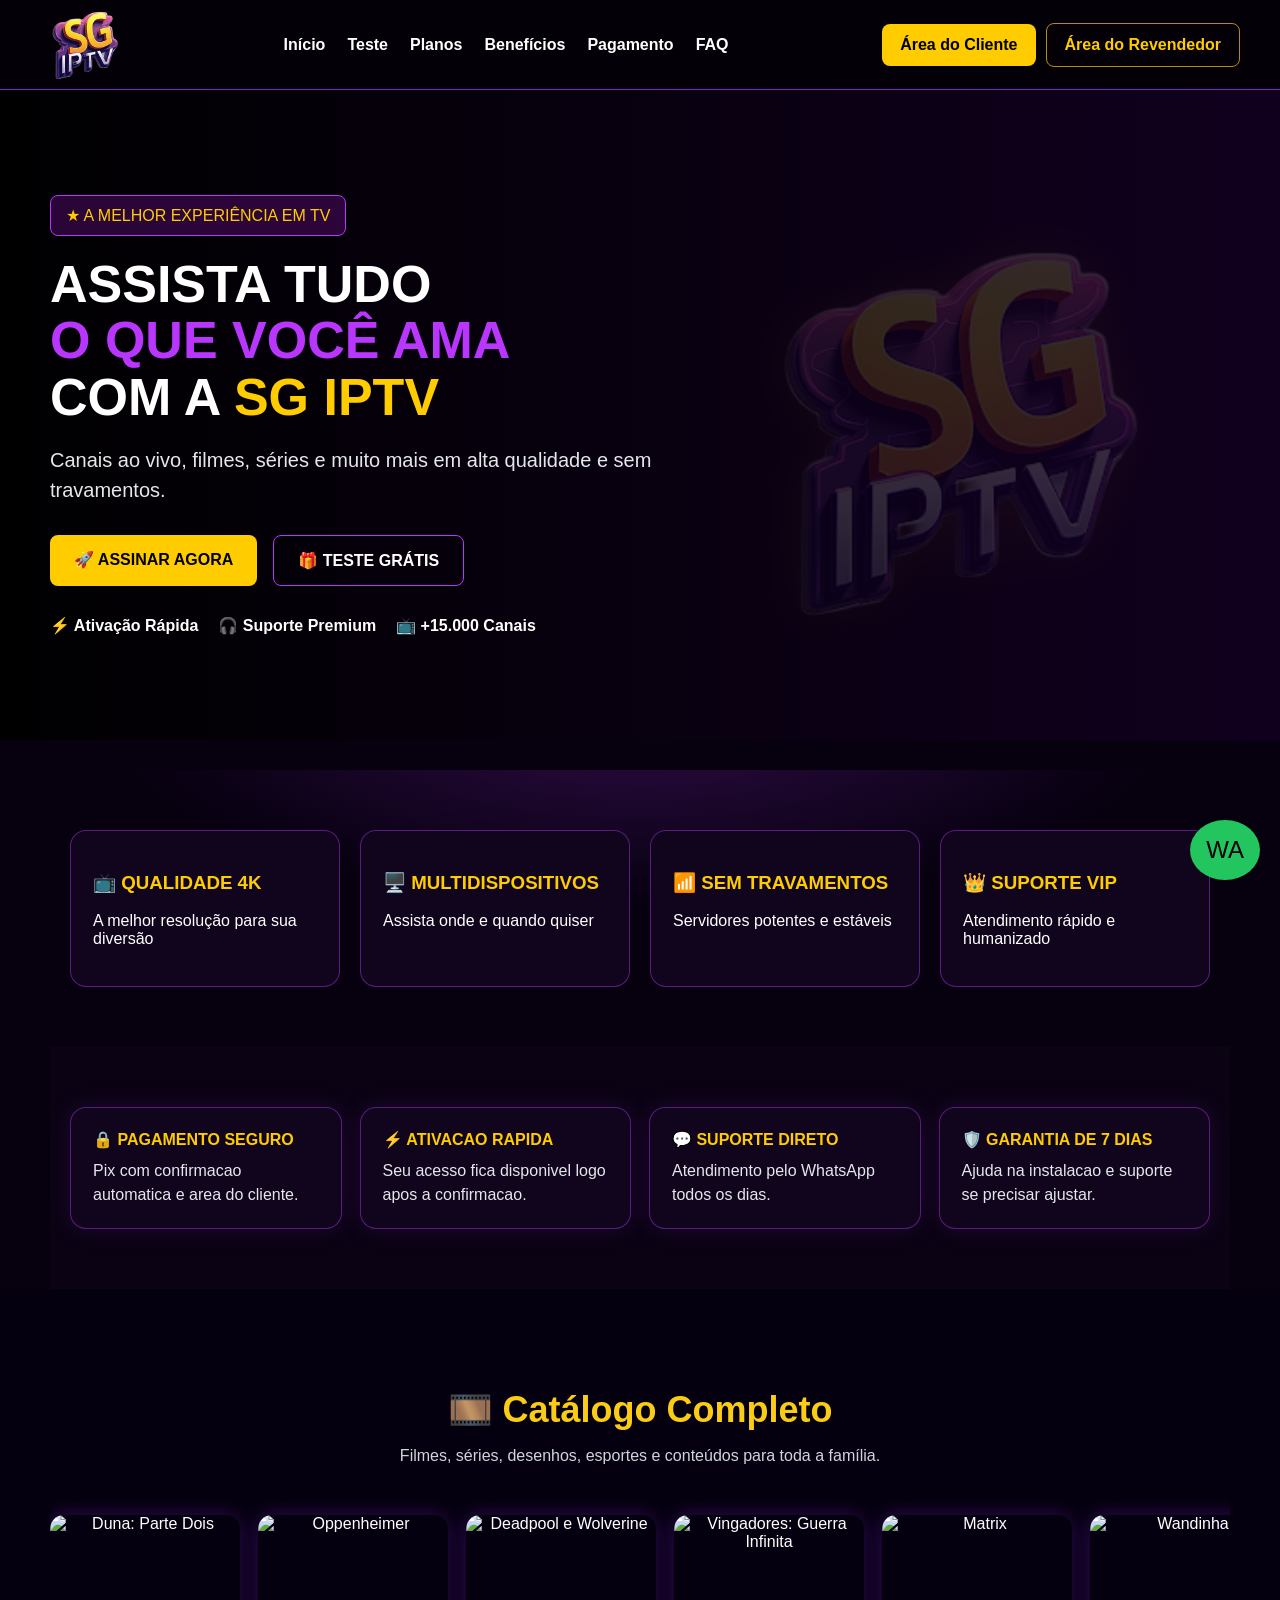
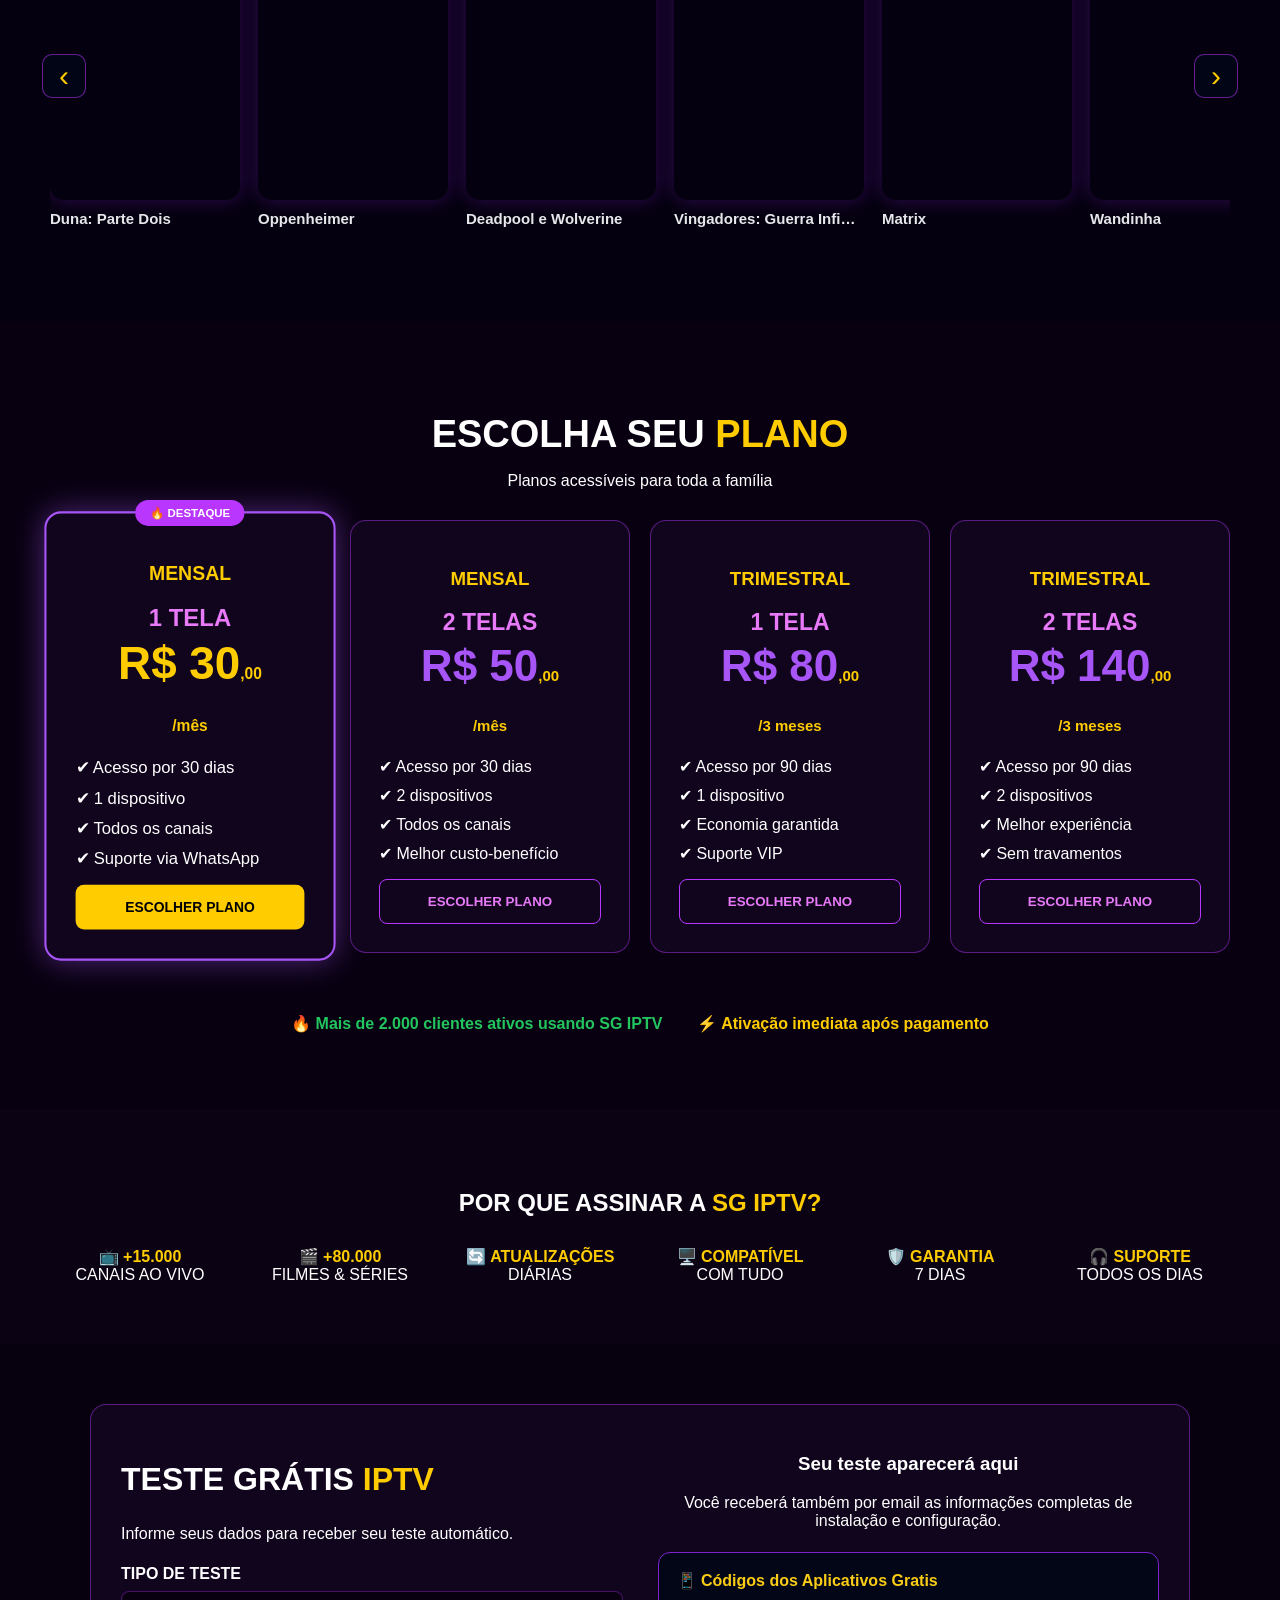
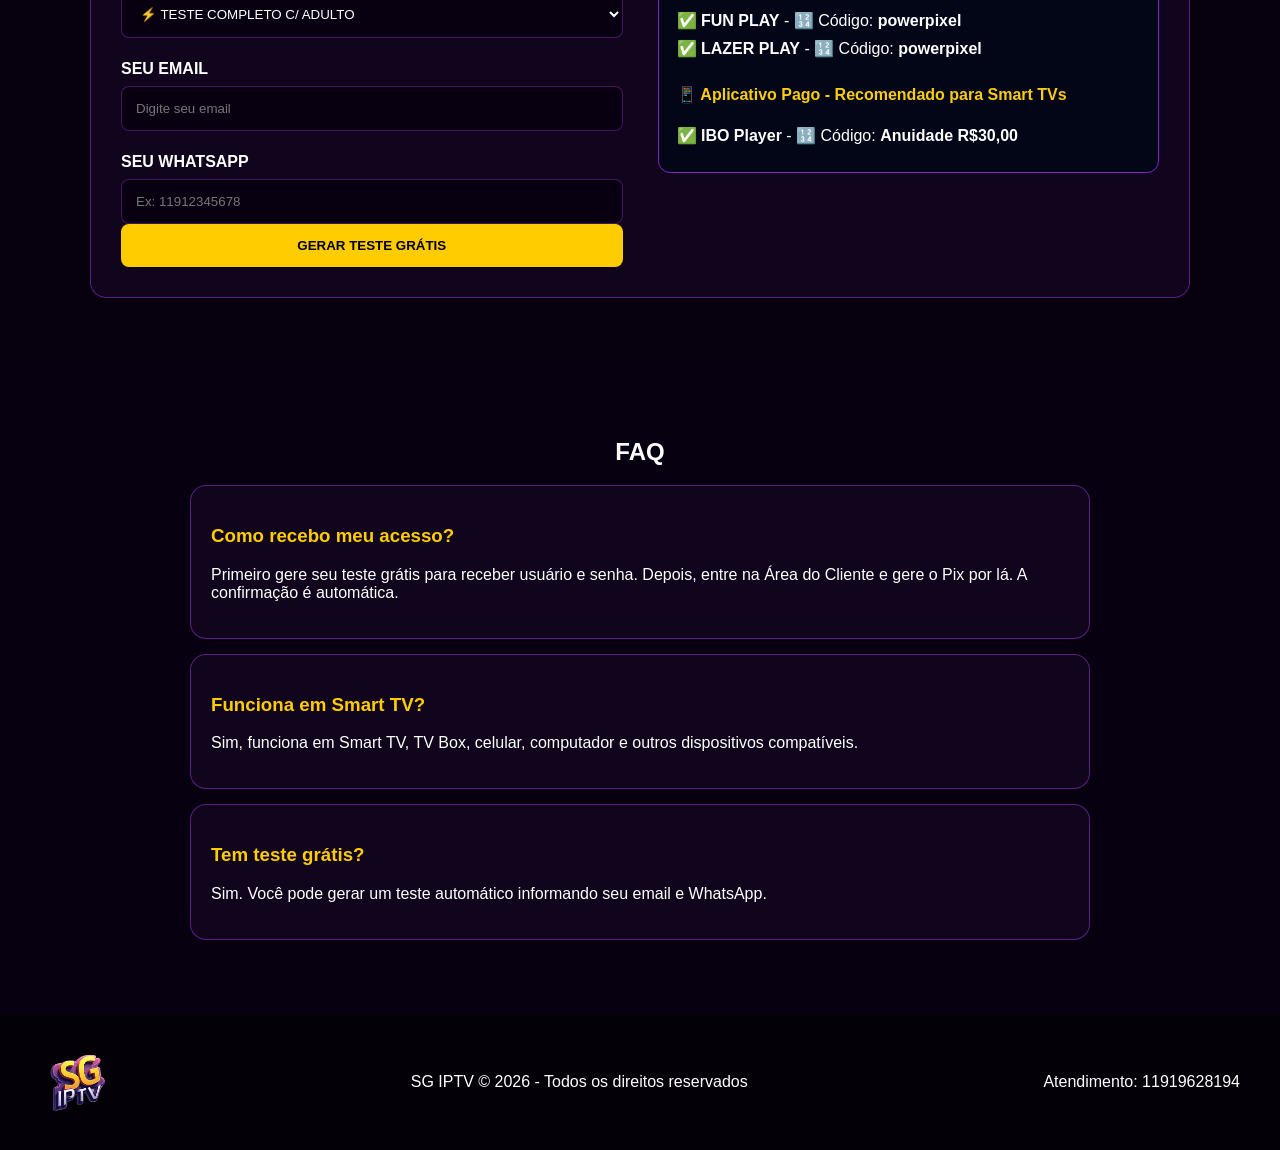
==== commit eb85d387: "Revendedor: area + admin expand clientes" ====
--- a/index.html
+++ b/index.html
@@ -40,9 +40,14 @@
     <a href="#faq">FAQ</a>
   </nav>
 
-  <a class="client-btn" href="https://sgiptv.com.br/cliente.html" target="_blank" rel="noopener noreferrer">
-    Área do Cliente
-  </a>
+  <div class="header-actions">
+    <a class="client-btn" href="https://sgiptv.com.br/cliente.html" target="_blank" rel="noopener noreferrer">
+      Área do Cliente
+    </a>
+    <a class="client-btn secondary-action" href="https://sgiptv.com.br/revendedor.html" target="_blank" rel="noopener noreferrer">
+      Área do Revendedor
+    </a>
+  </div>
 </header>
 
 <section id="inicio" class="hero">
--- a/style.css
+++ b/style.css
@@ -57,6 +57,22 @@
   border-radius: 8px;
   text-decoration: none;
   font-weight: bold;
+}
+
+.header-actions {
+  display: flex;
+  align-items: center;
+  gap: 10px;
+}
+
+.client-btn.secondary-action {
+  background: transparent;
+  color: #ffcc00;
+  border: 1px solid rgba(250, 204, 21, 0.7);
+}
+
+.client-btn.secondary-action:hover {
+  background: rgba(250, 204, 21, 0.08);
 }
 
 .hero {
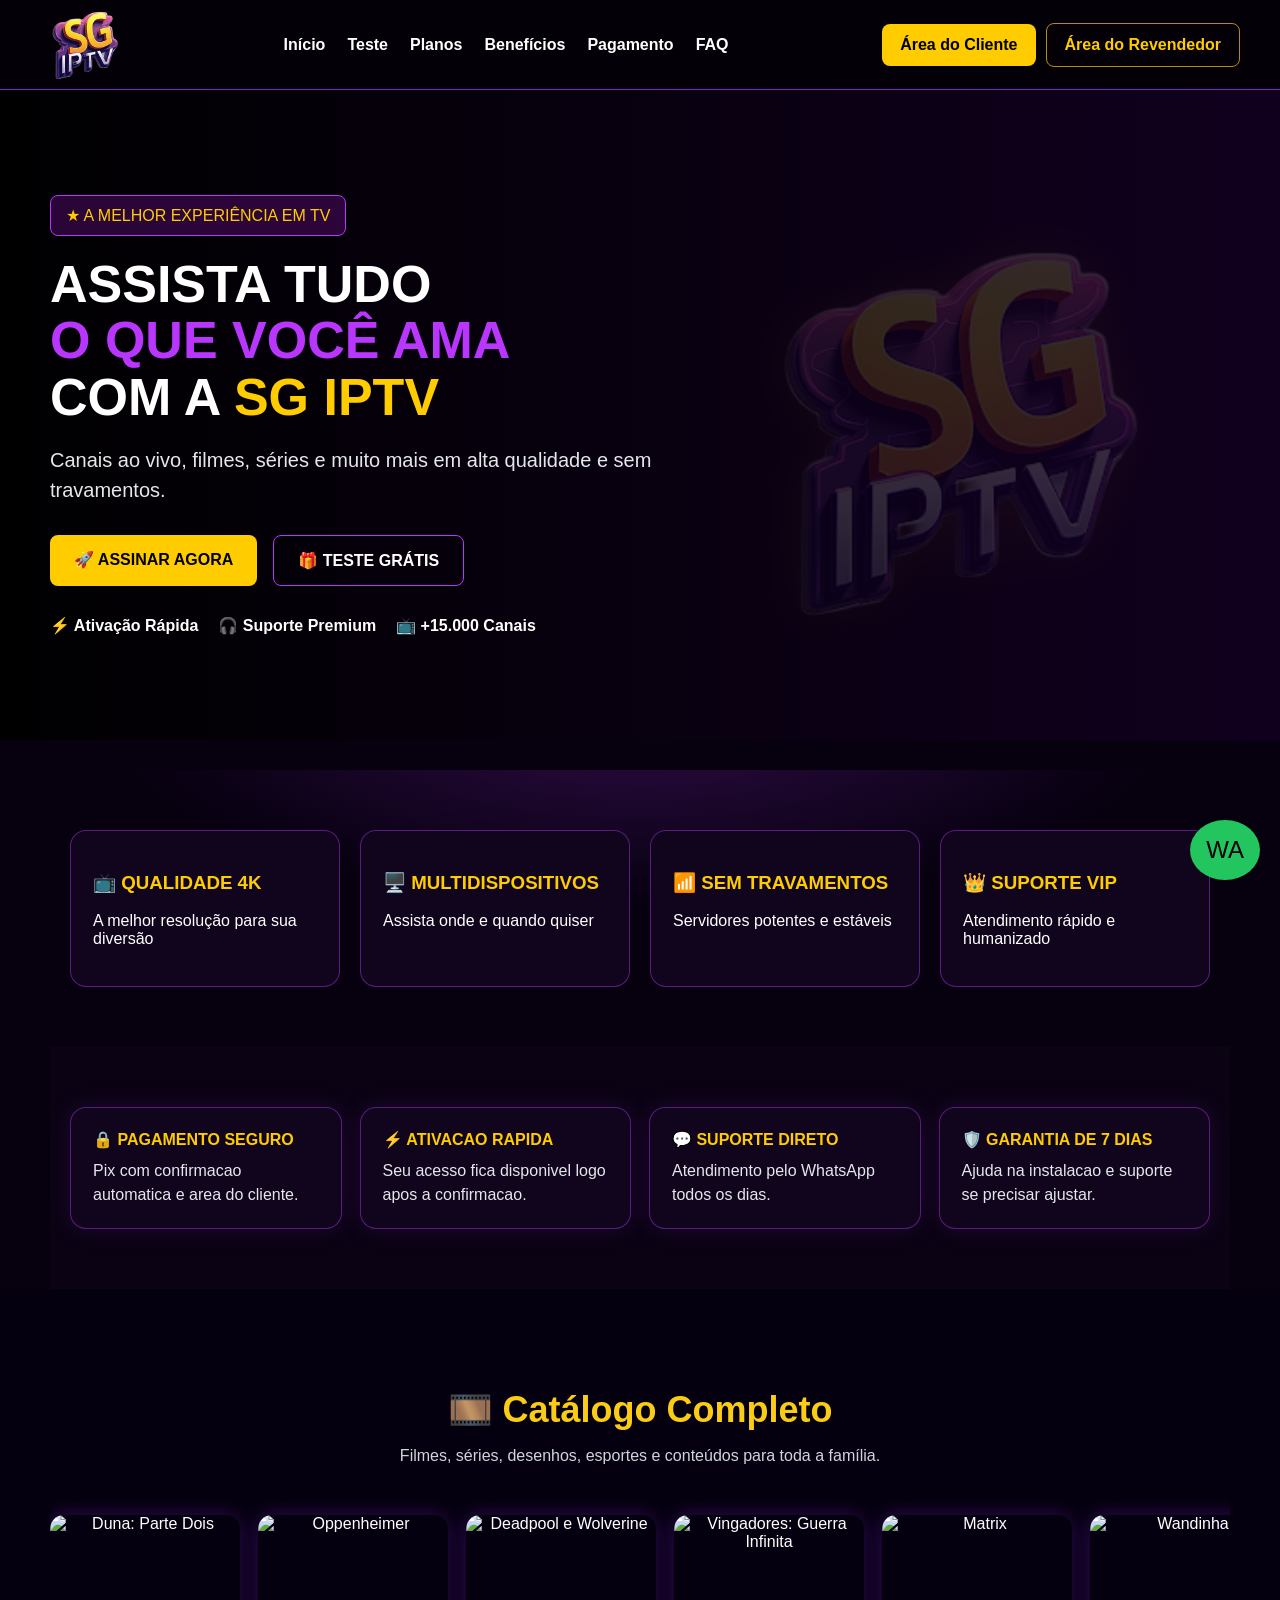
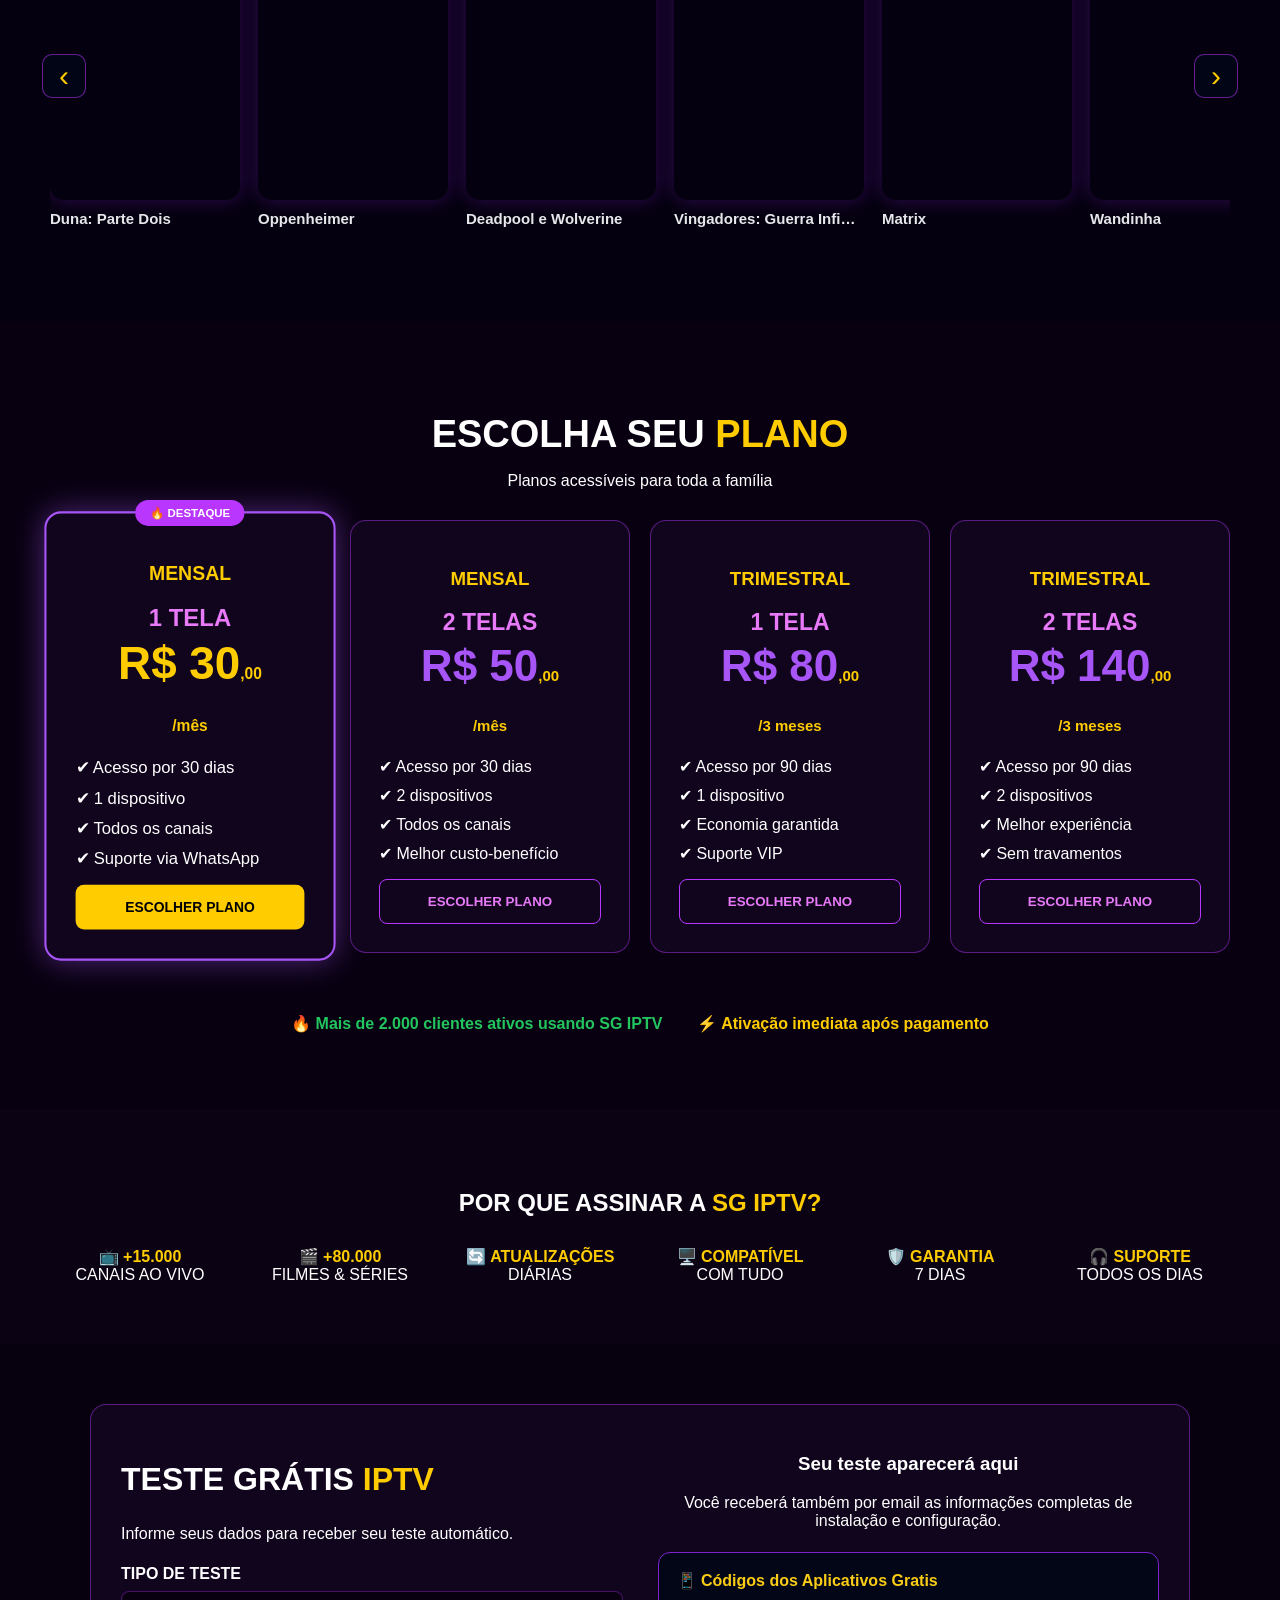
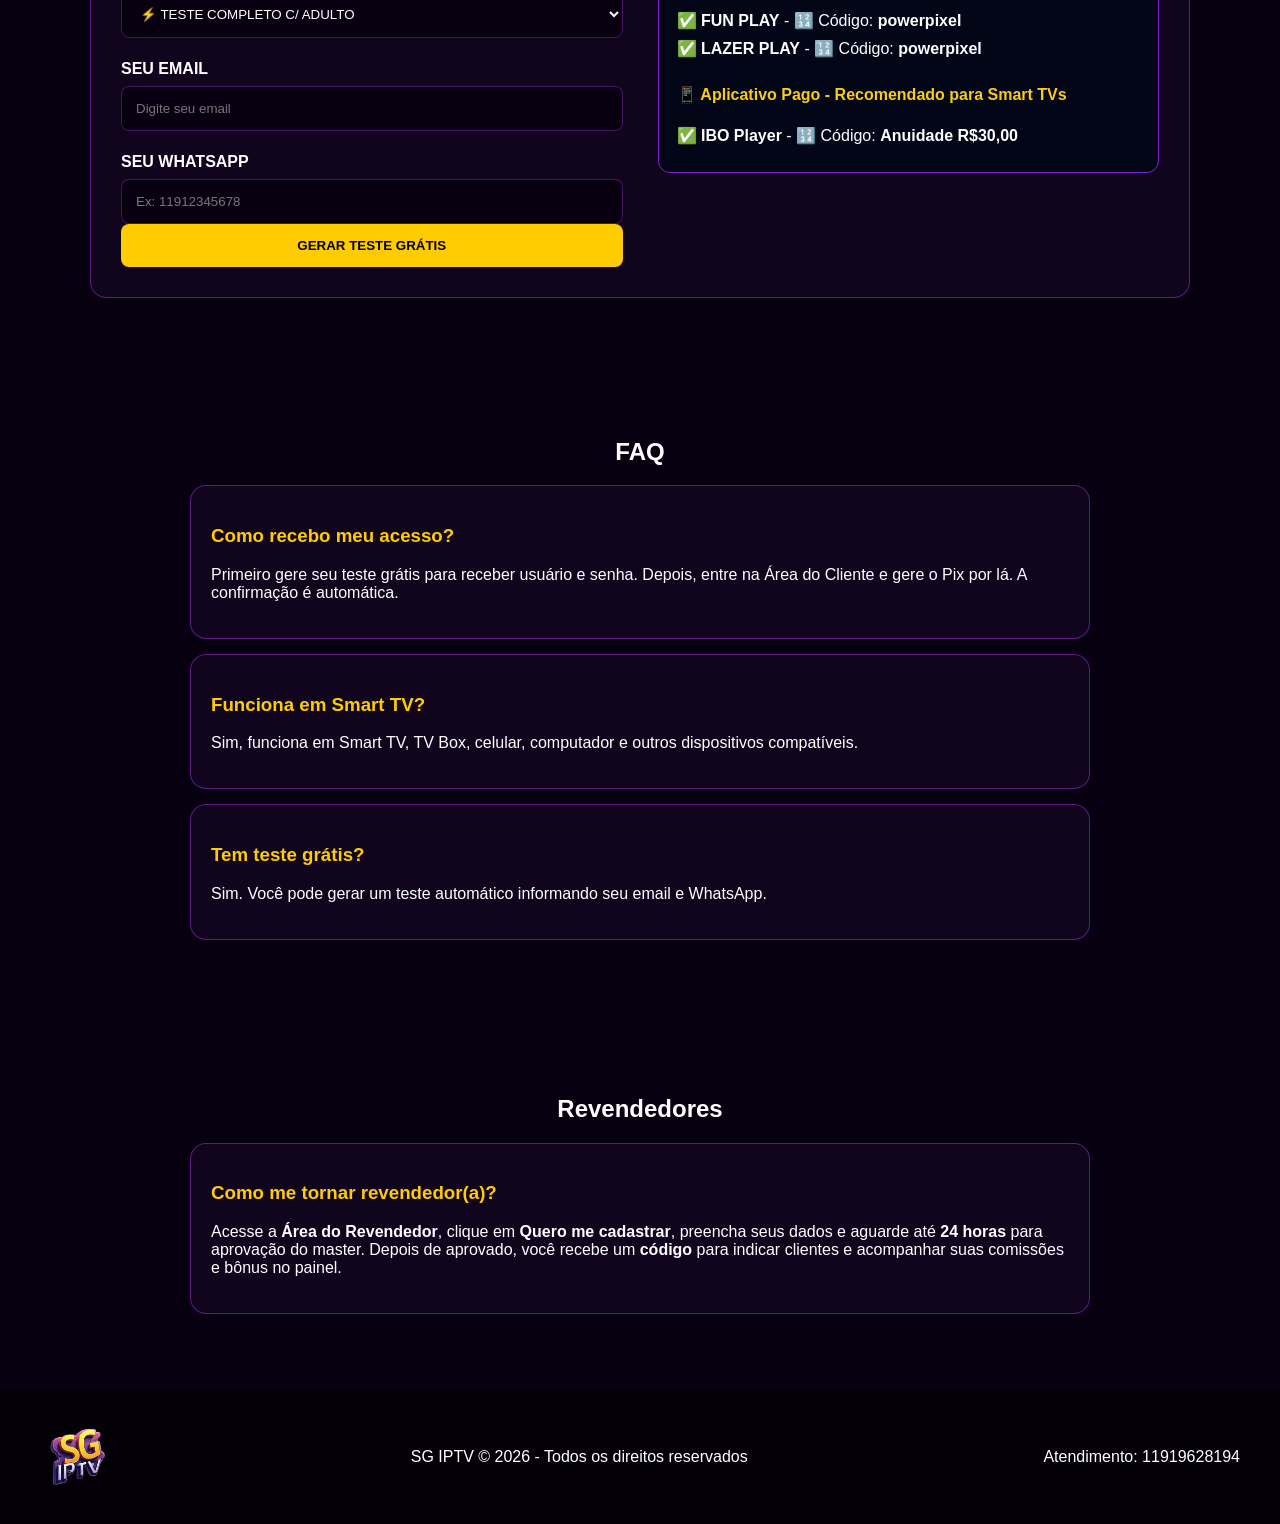
==== commit c28b986c: "Revendedores: aprovacao admin + FAQ" ====
--- a/index.html
+++ b/index.html
@@ -376,6 +376,14 @@
   </div>
 </section>
 
+<section class="faq" aria-label="Revendedores">
+  <h2>Revendedores</h2>
+  <div class="faq-item">
+    <h3>Como me tornar revendedor(a)?</h3>
+    <p>Acesse a <strong>Área do Revendedor</strong>, clique em <strong>Quero me cadastrar</strong>, preencha seus dados e aguarde até <strong>24 horas</strong> para aprovação do master. Depois de aprovado, você recebe um <strong>código</strong> para indicar clientes e acompanhar suas comissões e bônus no painel.</p>
+  </div>
+</section>
+
 <footer>
   <img src="assets/logo.png" alt="SG IPTV">
   <p>SG IPTV © 2026 - Todos os direitos reservados</p>
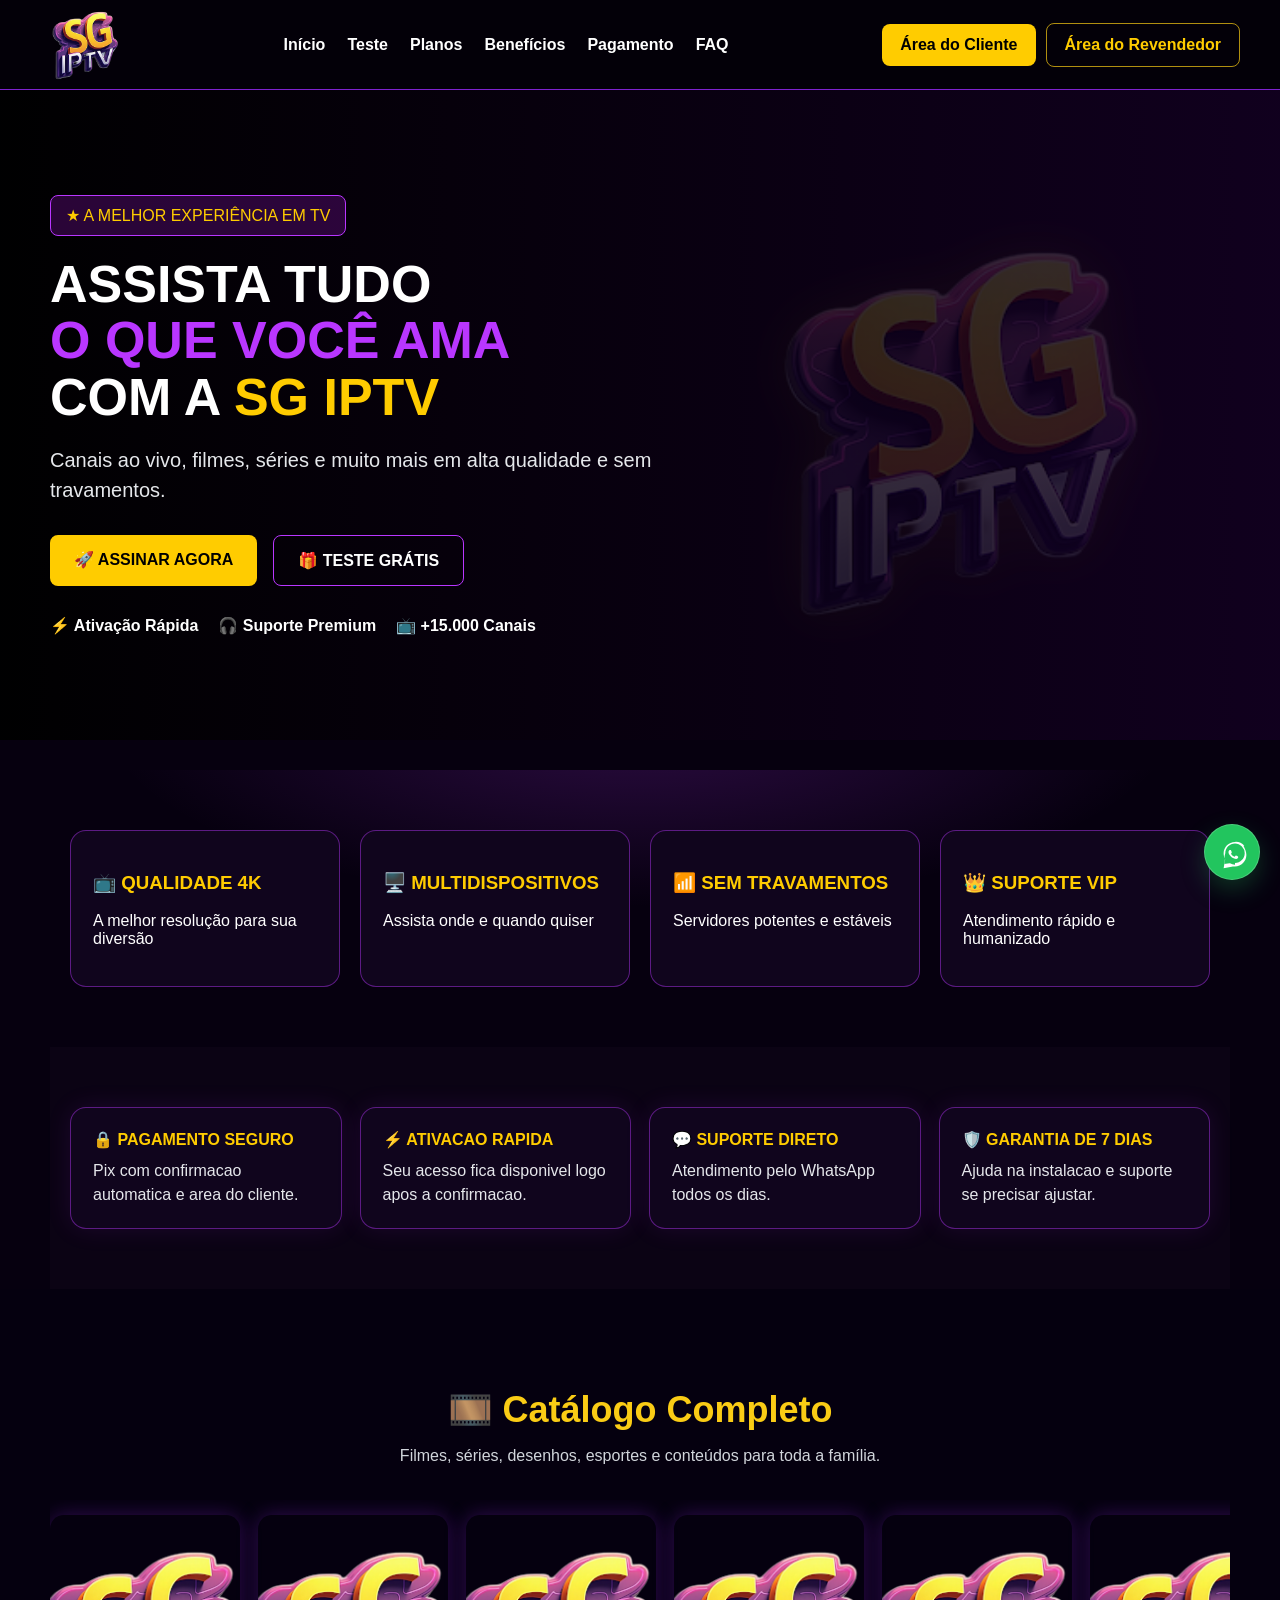
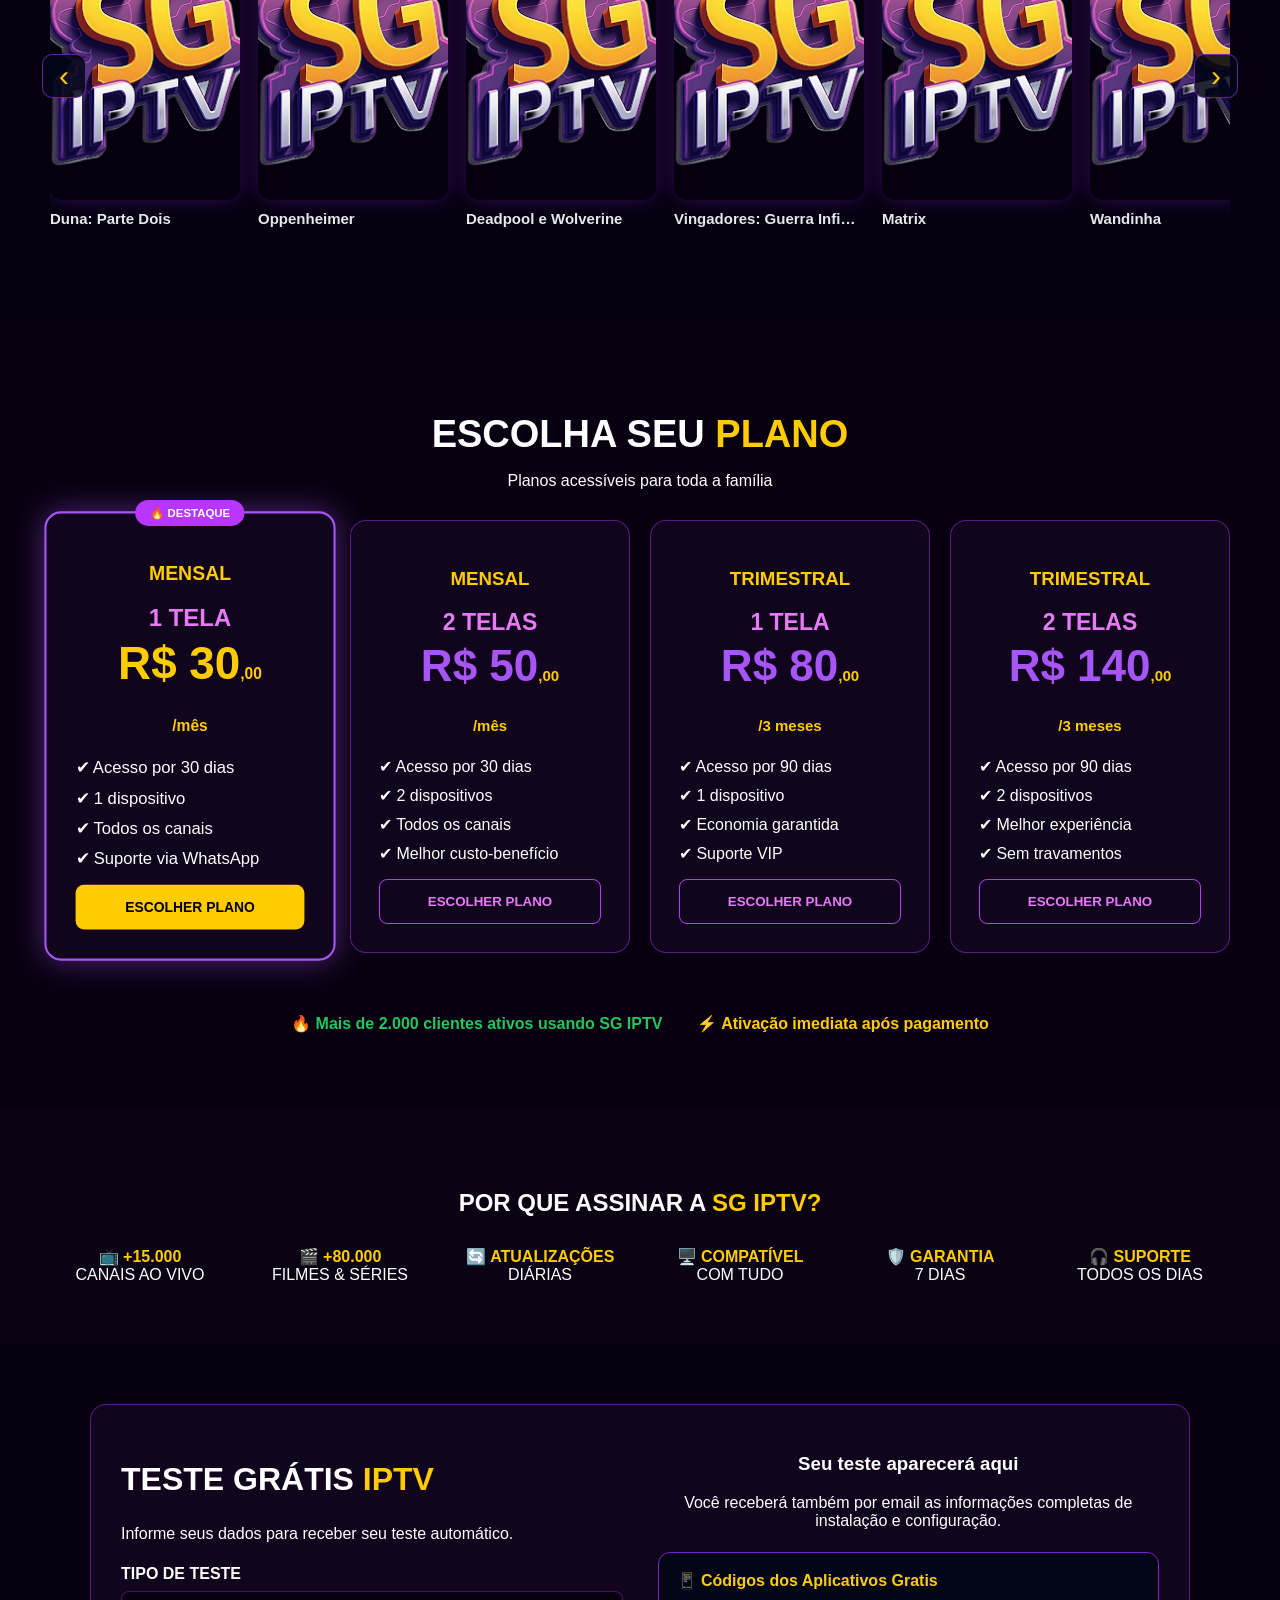
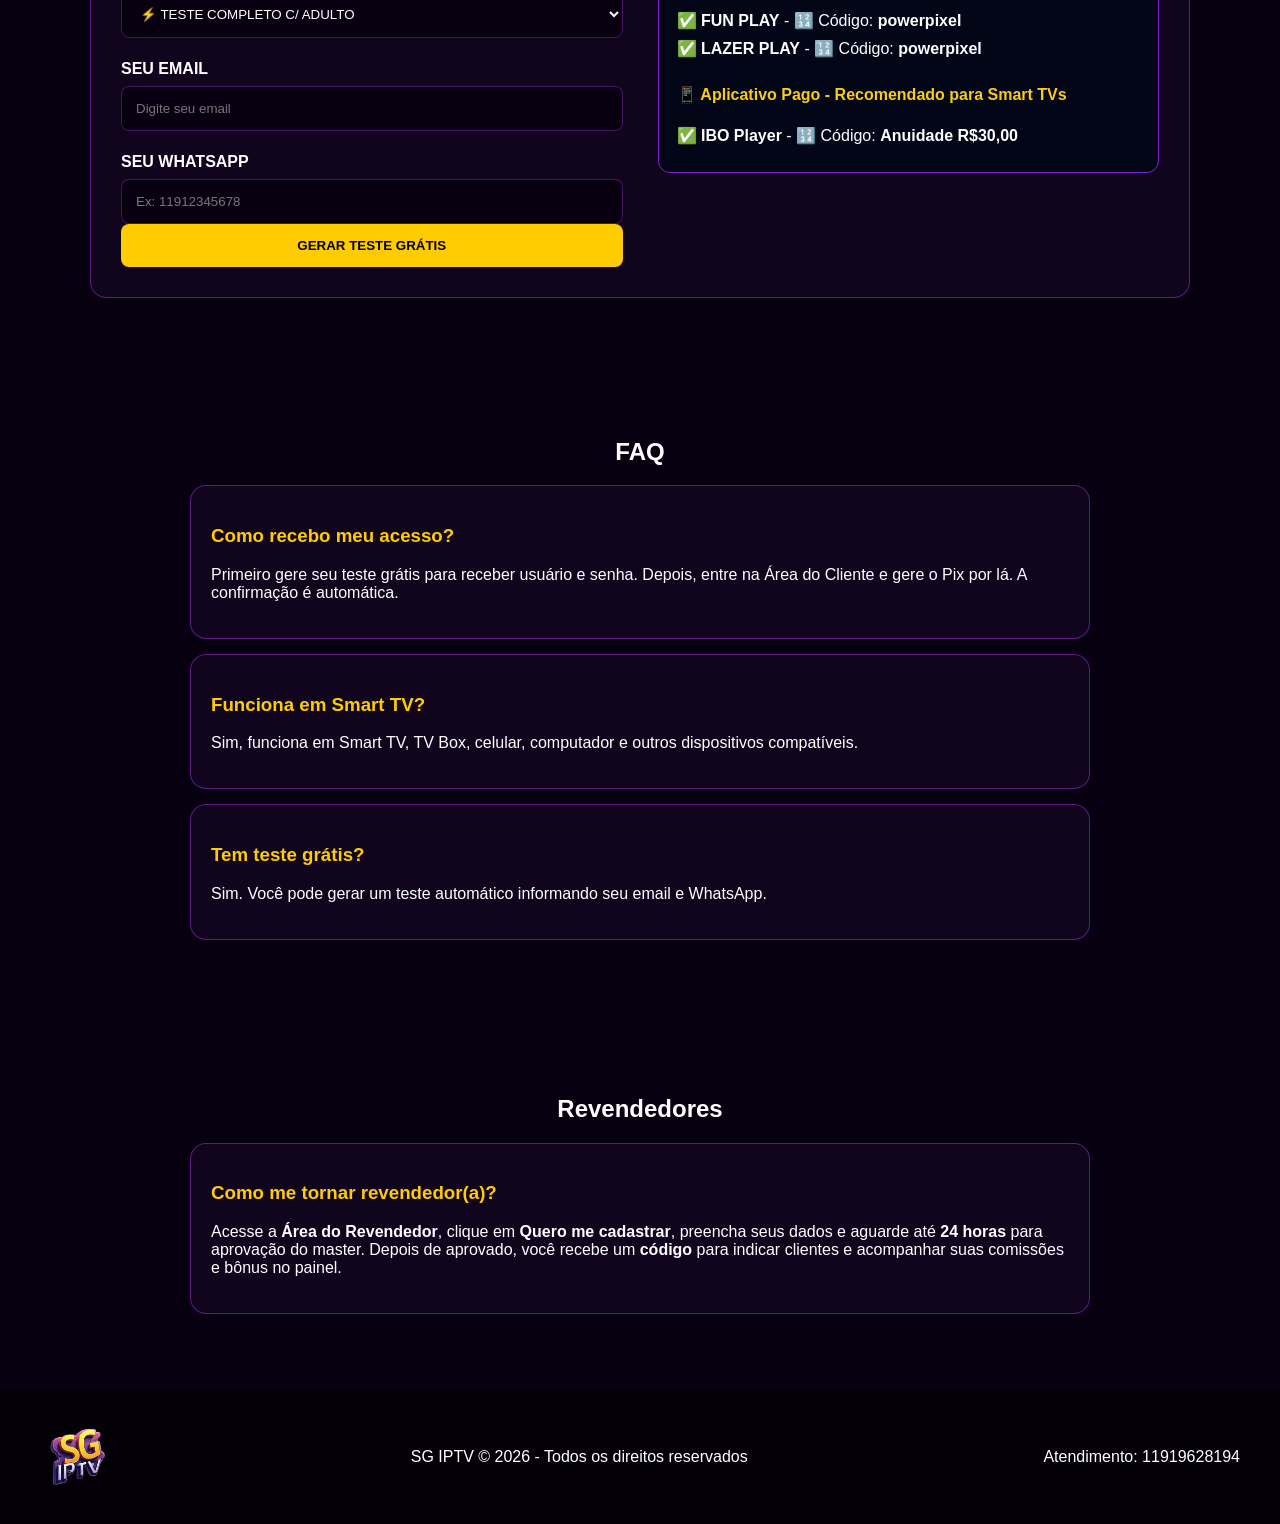
==== commit ec98ac7c: "Frontend: capas catalogo + icone WhatsApp" ====
--- a/index.html
+++ b/index.html
@@ -130,33 +130,34 @@
 
     <div class="netflix-row" id="catalogRow" data-carousel="1">
       <figure class="catalog-item">
-        <img src="https://image.tmdb.org/t/p/w500/qNBAXBIQlnOThrVvA6mA2B5ggV6.jpg" alt="Duna: Parte Dois" loading="lazy">
+        <img src="https://image.tmdb.org/t/p/w500/qNBAXBIQlnOThrVvA6mA2B5ggV6.jpg" alt="Duna: Parte Dois" loading="lazy" onerror="this.onerror=null;this.src='assets/logo.png';">
         <figcaption>Duna: Parte Dois</figcaption>
       </figure>
       <figure class="catalog-item">
-        <img src="https://image.tmdb.org/t/p/w500/8UlWHLMpgZm9bx6QYh0NFoq67TZ.jpg" alt="Oppenheimer" loading="lazy">
+        <img src="https://image.tmdb.org/t/p/w500/8UlWHLMpgZm9bx6QYh0NFoq67TZ.jpg" alt="Oppenheimer" loading="lazy" onerror="this.onerror=null;this.src='assets/logo.png';">
         <figcaption>Oppenheimer</figcaption>
       </figure>
       <figure class="catalog-item">
-        <img src="https://image.tmdb.org/t/p/w500/9Gtg2DzBhmYamXBS1hKAhiwbBKS.jpg" alt="Deadpool e Wolverine" loading="lazy">
+        <img src="https://image.tmdb.org/t/p/w500/9Gtg2DzBhmYamXBS1hKAhiwbBKS.jpg" alt="Deadpool e Wolverine" loading="lazy" onerror="this.onerror=null;this.src='assets/logo.png';">
         <figcaption>Deadpool e Wolverine</figcaption>
       </figure>
       <figure class="catalog-item">
-        <img src="https://image.tmdb.org/t/p/w500/7WsyChQLEftFiDOVTGkv3hFpyyt.jpg" alt="Vingadores: Guerra Infinita" loading="lazy">
+        <img src="https://image.tmdb.org/t/p/w500/7WsyChQLEftFiDOVTGkv3hFpyyt.jpg" alt="Vingadores: Guerra Infinita" loading="lazy" onerror="this.onerror=null;this.src='assets/logo.png';">
         <figcaption>Vingadores: Guerra Infinita</figcaption>
       </figure>
       <figure class="catalog-item">
-        <img src="https://image.tmdb.org/t/p/w500/xDMIl84Qo5Tsu62c9DGWhmPI67A.jpg" alt="Matrix" loading="lazy">
+        <img src="https://image.tmdb.org/t/p/w500/xDMIl84Qo5Tsu62c9DGWhmPI67A.jpg" alt="Matrix" loading="lazy" onerror="this.onerror=null;this.src='assets/logo.png';">
         <figcaption>Matrix</figcaption>
       </figure>
       <figure class="catalog-item">
-        <img src="https://image.tmdb.org/t/p/w500/6ELCZlTA5lGUops70hKdB83WJxH.jpg" alt="Wandinha" loading="lazy">
+        <img src="https://image.tmdb.org/t/p/w500/6ELCZlTA5lGUops70hKdB83WJxH.jpg" alt="Wandinha" loading="lazy" onerror="this.onerror=null;this.src='assets/logo.png';">
         <figcaption>Wandinha</figcaption>
       </figure>
 
       <figure class="catalog-item channel sport">
         <div class="channel-card">
           <span class="channel-badge">AO VIVO</span>
+          <div class="channel-logo"><span>SPORT</span></div>
           <strong>SportTV</strong>
           <small>Futebol e lutas</small>
         </div>
@@ -165,6 +166,7 @@
       <figure class="catalog-item channel sport">
         <div class="channel-card">
           <span class="channel-badge">AO VIVO</span>
+          <div class="channel-logo"><span>PFC</span></div>
           <strong>Premiere</strong>
           <small>Brasileirao</small>
         </div>
@@ -173,6 +175,7 @@
       <figure class="catalog-item channel sport">
         <div class="channel-card">
           <span class="channel-badge">AO VIVO</span>
+          <div class="channel-logo"><span>BAND</span></div>
           <strong>BandSports</strong>
           <small>Esportes 24h</small>
         </div>
@@ -181,7 +184,7 @@
       <figure class="catalog-item channel open">
         <div class="channel-card">
           <span class="channel-badge">ABERTO</span>
-          <div class="channel-icon">📡</div>
+          <div class="channel-logo"><span>G</span></div>
           <strong>Globo</strong>
           <small>Novelas e jornalismo</small>
         </div>
@@ -190,7 +193,7 @@
       <figure class="catalog-item channel open">
         <div class="channel-card">
           <span class="channel-badge">ABERTO</span>
-          <div class="channel-icon">📺</div>
+          <div class="channel-logo"><span>SBT</span></div>
           <strong>SBT</strong>
           <small>Programacao completa</small>
         </div>
@@ -199,7 +202,7 @@
       <figure class="catalog-item channel open">
         <div class="channel-card">
           <span class="channel-badge">ABERTO</span>
-          <div class="channel-icon">🗞️</div>
+          <div class="channel-logo"><span>B</span></div>
           <strong>Band</strong>
           <small>Esportes e noticias</small>
         </div>
@@ -391,7 +394,10 @@
 </footer>
 
 <a class="whatsapp" href="https://wa.me/5511919628194" target="_blank" rel="noopener noreferrer" aria-label="WhatsApp">
-  WA
+  <svg class="wa-icon" viewBox="0 0 32 32" aria-hidden="true" focusable="false">
+    <path fill="currentColor" d="M19.11 17.53c-.27-.14-1.62-.8-1.87-.89-.25-.09-.44-.14-.62.14-.18.27-.71.89-.87 1.07-.16.18-.32.2-.59.07-.27-.14-1.14-.42-2.17-1.35-.8-.71-1.34-1.6-1.5-1.87-.16-.27-.02-.42.12-.55.12-.12.27-.32.41-.48.14-.16.18-.27.27-.44.09-.18.05-.34-.02-.48-.07-.14-.62-1.5-.85-2.06-.22-.53-.44-.46-.62-.47h-.53c-.18 0-.48.07-.73.34-.25.27-.96.94-.96 2.3 0 1.36.98 2.67 1.12 2.86.14.18 1.93 2.95 4.67 4.13.65.28 1.16.44 1.55.56.65.21 1.24.18 1.71.11.52-.08 1.62-.66 1.85-1.3.23-.64.23-1.19.16-1.3-.07-.11-.25-.18-.52-.32z"/>
+    <path fill="currentColor" d="M26.67 5.33A13.23 13.23 0 0 0 16.01 1C8.83 1 3 6.83 3 14c0 2.31.61 4.57 1.77 6.57L3 31l10.67-1.74A12.96 12.96 0 0 0 16 29c7.17 0 13-5.83 13-13 0-3.47-1.35-6.73-3.33-10.67zM16 27.1c-2.01 0-3.98-.54-5.7-1.56l-.41-.24-6.33 1.03 1.03-6.17-.27-.43A11.08 11.08 0 0 1 4.9 14c0-6.12 4.98-11.1 11.1-11.1 2.96 0 5.74 1.15 7.84 3.26A11.04 11.04 0 0 1 27.1 14c0 6.12-4.98 11.1-11.1 11.1z"/>
+  </svg>
 </a>
 <a class="mobile-cta" href="#planos">Assinar agora</a>
 
--- a/style.css
+++ b/style.css
@@ -481,11 +481,23 @@
   right: 20px;
   bottom: 20px;
   background: #22c55e;
-  color: #000;
+  color: #fff;
   padding: 16px;
   border-radius: 50%;
   font-size: 24px;
   text-decoration: none;
+  width: 56px;
+  height: 56px;
+  display: grid;
+  place-items: center;
+  box-shadow: 0 10px 24px rgba(34, 197, 94, 0.25);
+  border: 1px solid rgba(255,255,255,0.18);
+}
+
+.whatsapp .wa-icon {
+  width: 28px;
+  height: 28px;
+  display: block;
 }
 
 .mobile-cta {
@@ -751,6 +763,24 @@
   opacity: 0.95;
 }
 
+.channel-logo {
+  width: 52px;
+  height: 52px;
+  border-radius: 14px;
+  display: grid;
+  place-items: center;
+  background: rgba(2, 6, 23, 0.7);
+  border: 1px solid rgba(250, 204, 21, 0.35);
+  box-shadow: 0 10px 18px rgba(0,0,0,0.25);
+}
+
+.channel-logo span {
+  font-weight: 900;
+  font-size: 12px;
+  letter-spacing: 0;
+  color: #facc15;
+}
+
 .channel-card strong {
   font-size: 22px;
   color: #ffcc00;
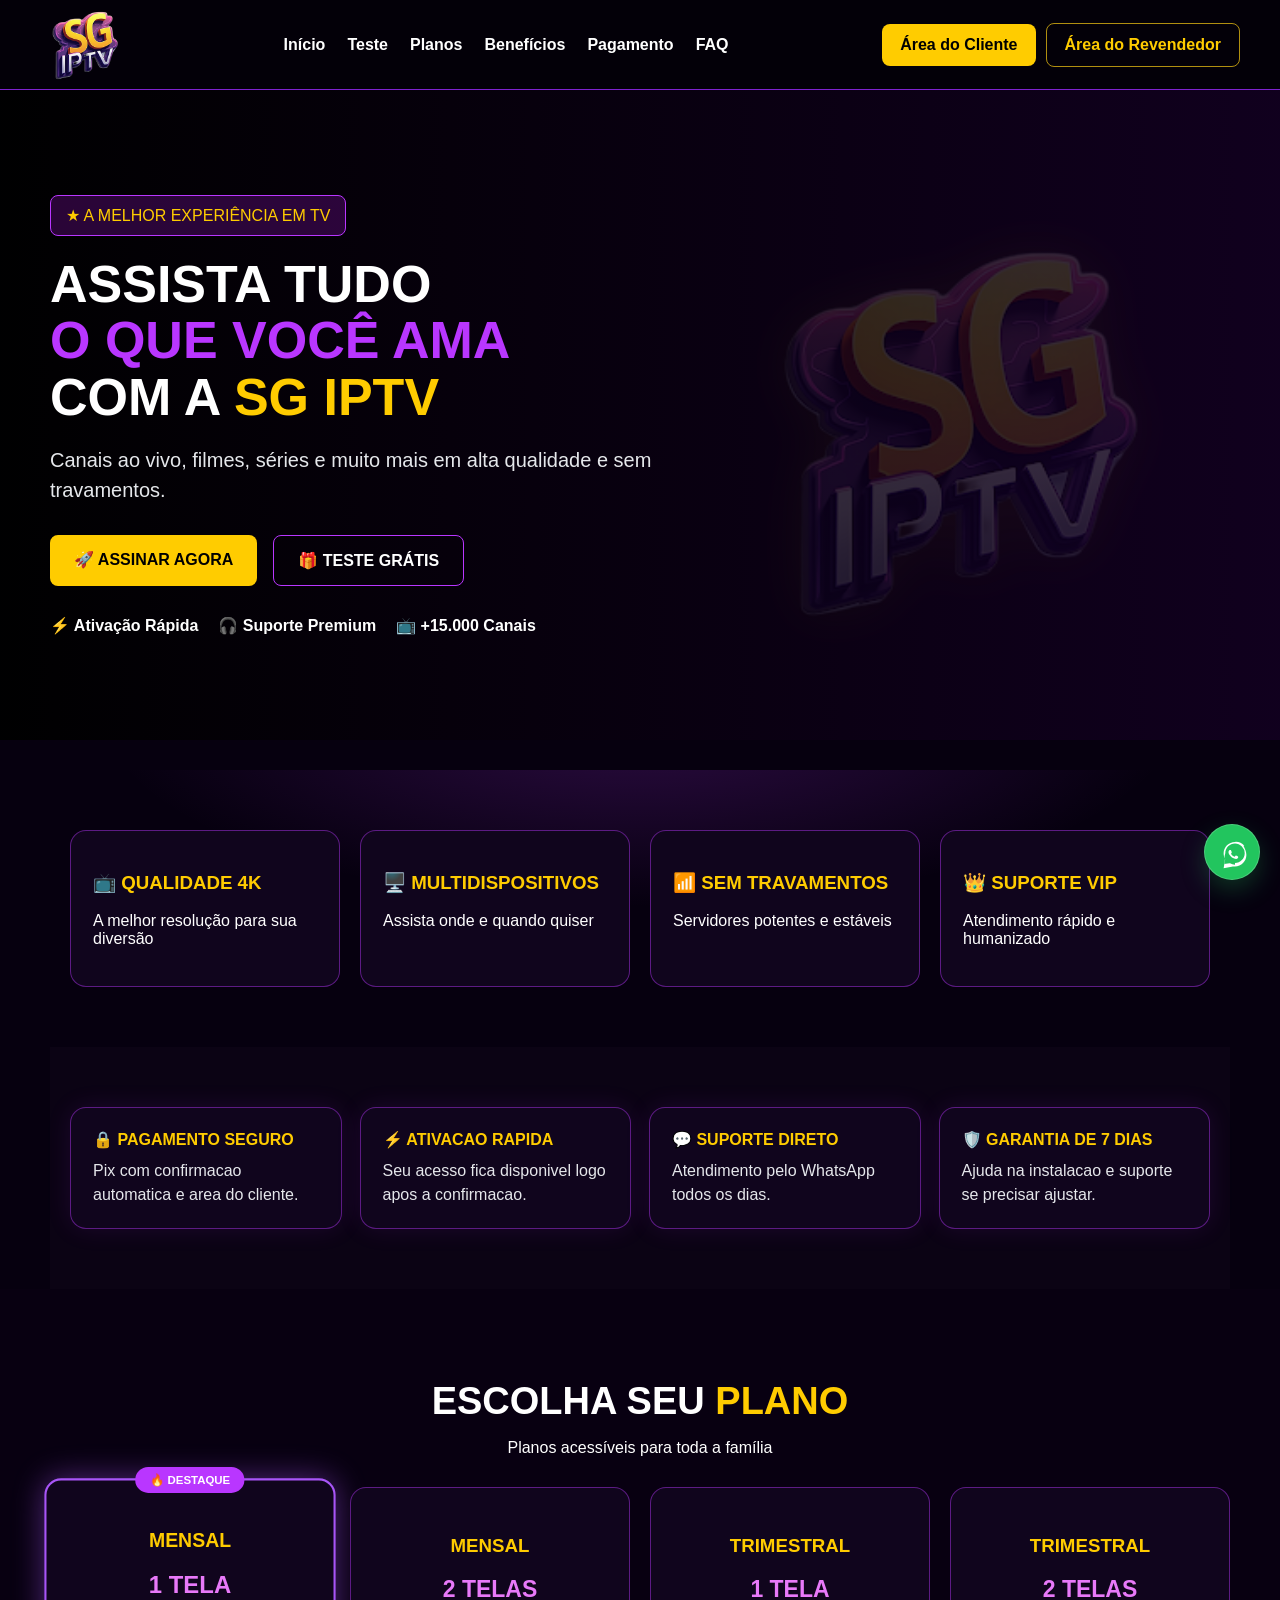
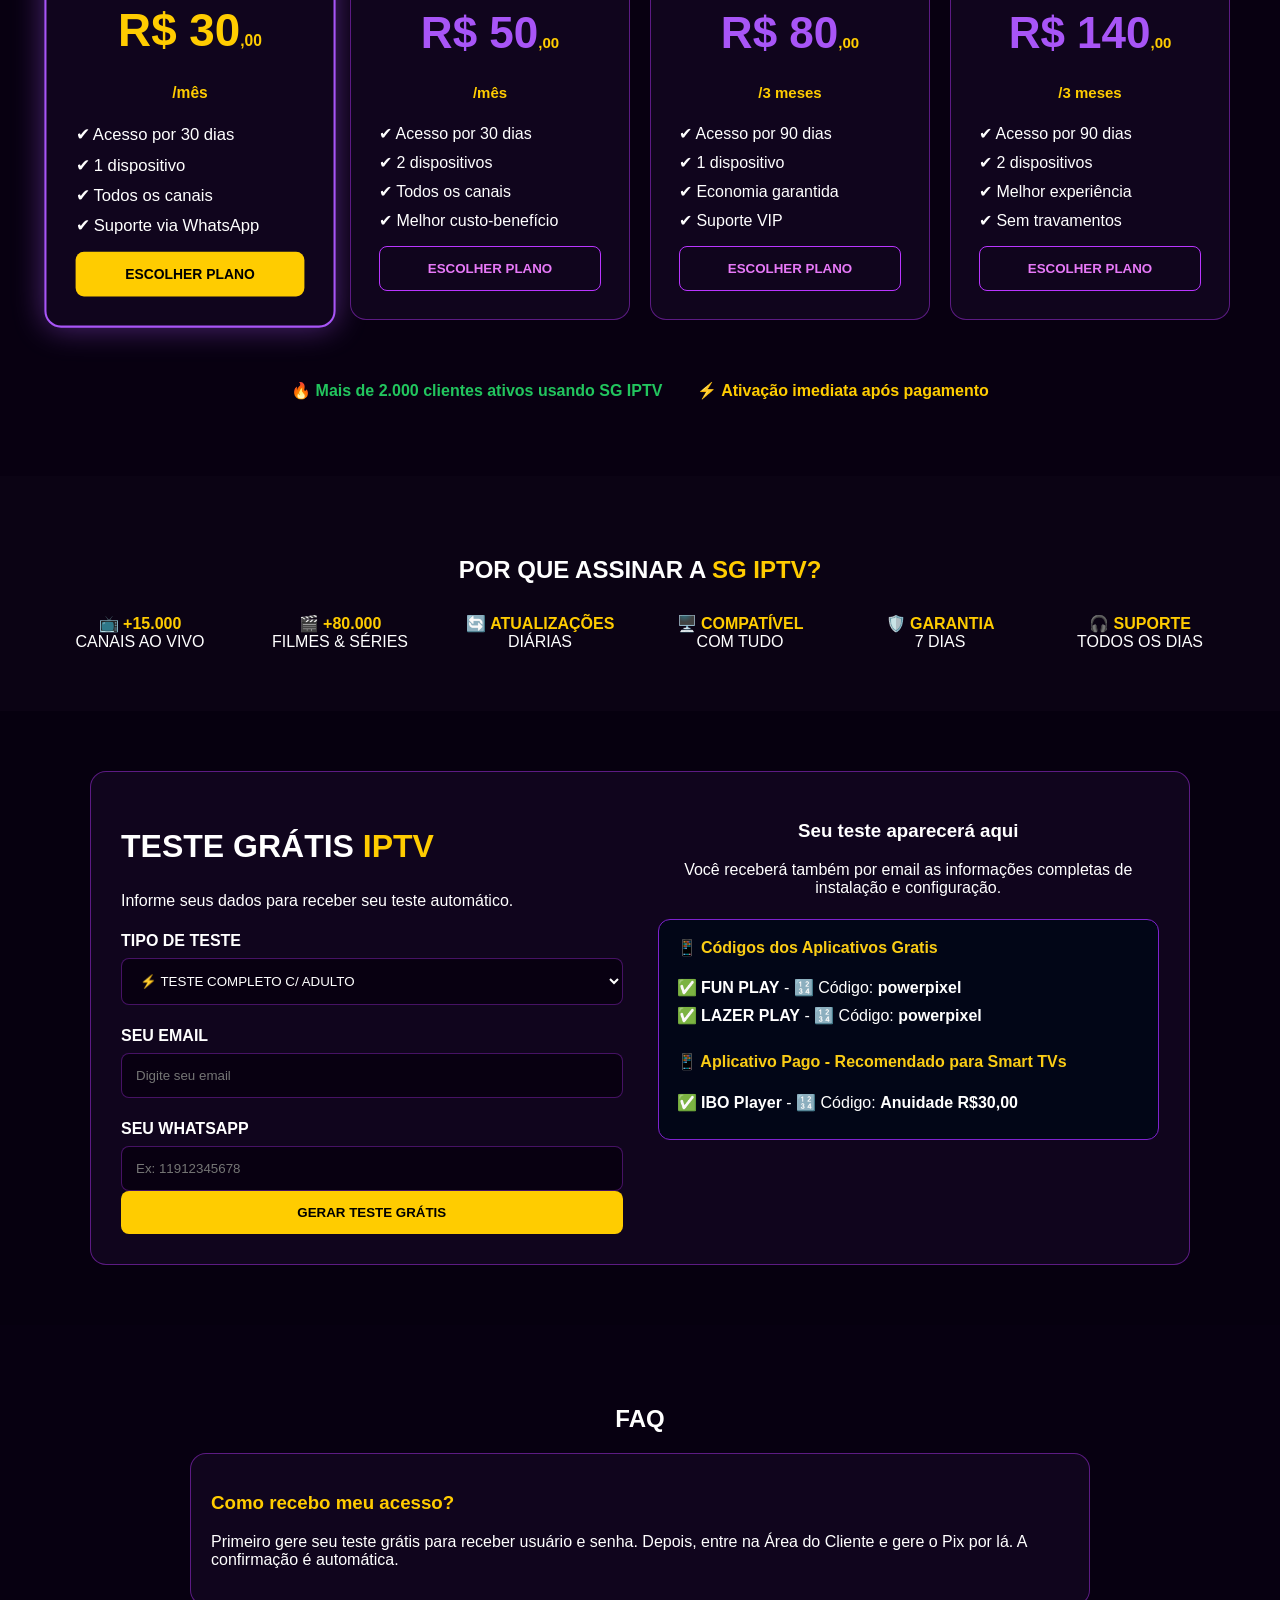
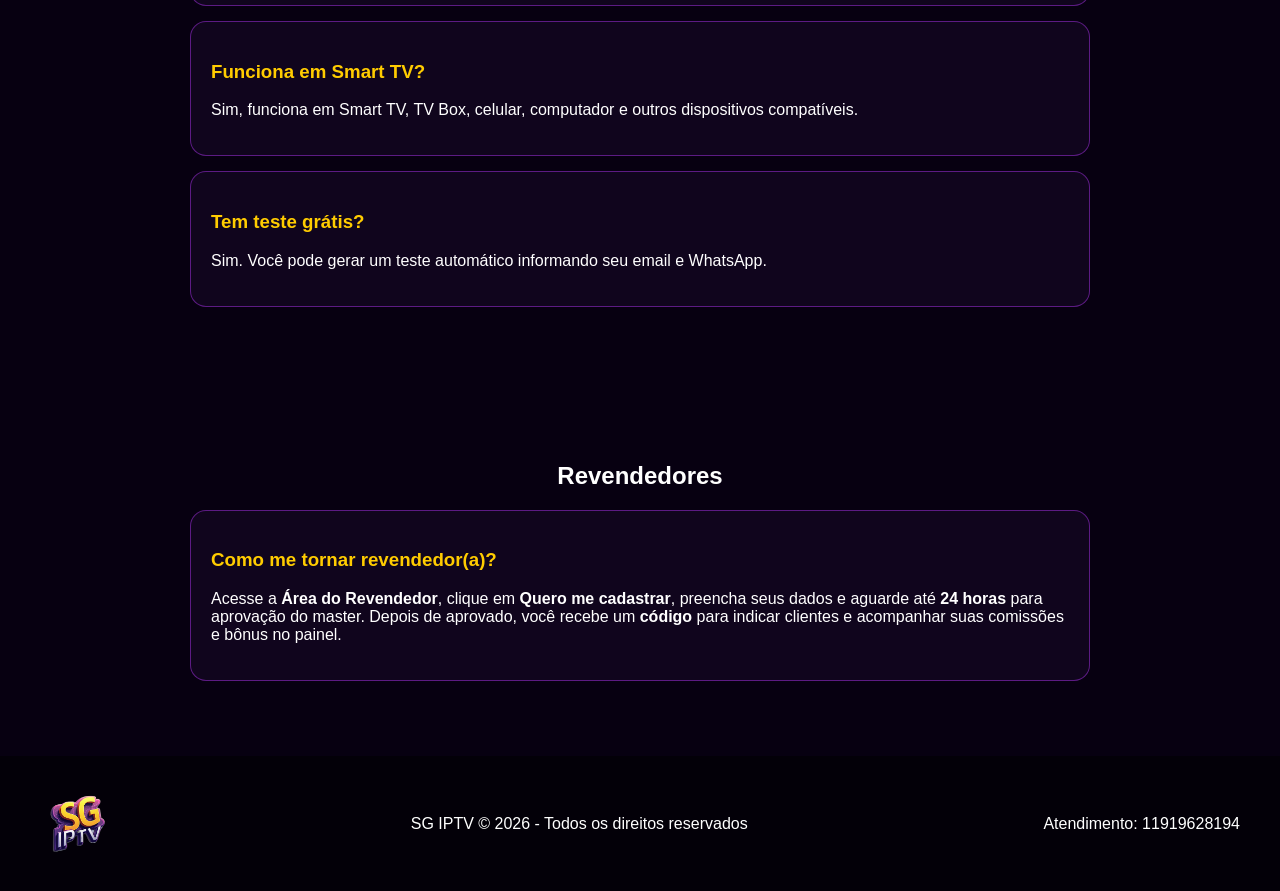
==== commit b87dd189: "Remover catalogo do site" ====
--- a/index.html
+++ b/index.html
@@ -119,127 +119,6 @@
   </div>
 </section>
 
-<section class="netflix-section">
-  <h2>🎞️ Catálogo Completo</h2>
-  <p>Filmes, séries, desenhos, esportes e conteúdos para toda a família.</p>
-
-  <div class="catalog-shell" aria-label="Catalogo de capas">
-    <button class="catalog-nav left" type="button" aria-label="Voltar" onclick="scrollCatalog(-1)">
-      ‹
-    </button>
-
-    <div class="netflix-row" id="catalogRow" data-carousel="1">
-      <figure class="catalog-item">
-        <img src="https://image.tmdb.org/t/p/w500/qNBAXBIQlnOThrVvA6mA2B5ggV6.jpg" alt="Duna: Parte Dois" loading="lazy" onerror="this.onerror=null;this.src='assets/logo.png';">
-        <figcaption>Duna: Parte Dois</figcaption>
-      </figure>
-      <figure class="catalog-item">
-        <img src="https://image.tmdb.org/t/p/w500/8UlWHLMpgZm9bx6QYh0NFoq67TZ.jpg" alt="Oppenheimer" loading="lazy" onerror="this.onerror=null;this.src='assets/logo.png';">
-        <figcaption>Oppenheimer</figcaption>
-      </figure>
-      <figure class="catalog-item">
-        <img src="https://image.tmdb.org/t/p/w500/9Gtg2DzBhmYamXBS1hKAhiwbBKS.jpg" alt="Deadpool e Wolverine" loading="lazy" onerror="this.onerror=null;this.src='assets/logo.png';">
-        <figcaption>Deadpool e Wolverine</figcaption>
-      </figure>
-      <figure class="catalog-item">
-        <img src="https://image.tmdb.org/t/p/w500/7WsyChQLEftFiDOVTGkv3hFpyyt.jpg" alt="Vingadores: Guerra Infinita" loading="lazy" onerror="this.onerror=null;this.src='assets/logo.png';">
-        <figcaption>Vingadores: Guerra Infinita</figcaption>
-      </figure>
-      <figure class="catalog-item">
-        <img src="https://image.tmdb.org/t/p/w500/xDMIl84Qo5Tsu62c9DGWhmPI67A.jpg" alt="Matrix" loading="lazy" onerror="this.onerror=null;this.src='assets/logo.png';">
-        <figcaption>Matrix</figcaption>
-      </figure>
-      <figure class="catalog-item">
-        <img src="https://image.tmdb.org/t/p/w500/6ELCZlTA5lGUops70hKdB83WJxH.jpg" alt="Wandinha" loading="lazy" onerror="this.onerror=null;this.src='assets/logo.png';">
-        <figcaption>Wandinha</figcaption>
-      </figure>
-
-      <figure class="catalog-item channel sport">
-        <div class="channel-card">
-          <span class="channel-badge">AO VIVO</span>
-          <div class="channel-logo"><span>SPORT</span></div>
-          <strong>SportTV</strong>
-          <small>Futebol e lutas</small>
-        </div>
-        <figcaption>SportTV</figcaption>
-      </figure>
-      <figure class="catalog-item channel sport">
-        <div class="channel-card">
-          <span class="channel-badge">AO VIVO</span>
-          <div class="channel-logo"><span>PFC</span></div>
-          <strong>Premiere</strong>
-          <small>Brasileirao</small>
-        </div>
-        <figcaption>Premiere</figcaption>
-      </figure>
-      <figure class="catalog-item channel sport">
-        <div class="channel-card">
-          <span class="channel-badge">AO VIVO</span>
-          <div class="channel-logo"><span>BAND</span></div>
-          <strong>BandSports</strong>
-          <small>Esportes 24h</small>
-        </div>
-        <figcaption>BandSports</figcaption>
-      </figure>
-      <figure class="catalog-item channel open">
-        <div class="channel-card">
-          <span class="channel-badge">ABERTO</span>
-          <div class="channel-logo"><span>G</span></div>
-          <strong>Globo</strong>
-          <small>Novelas e jornalismo</small>
-        </div>
-        <figcaption>Globo</figcaption>
-      </figure>
-      <figure class="catalog-item channel open">
-        <div class="channel-card">
-          <span class="channel-badge">ABERTO</span>
-          <div class="channel-logo"><span>SBT</span></div>
-          <strong>SBT</strong>
-          <small>Programacao completa</small>
-        </div>
-        <figcaption>SBT</figcaption>
-      </figure>
-      <figure class="catalog-item channel open">
-        <div class="channel-card">
-          <span class="channel-badge">ABERTO</span>
-          <div class="channel-logo"><span>B</span></div>
-          <strong>Band</strong>
-          <small>Esportes e noticias</small>
-        </div>
-        <figcaption>Band</figcaption>
-      </figure>
-      <figure class="catalog-item channel series">
-        <div class="channel-card">
-          <span class="channel-badge">SERIES</span>
-          <strong>Series Atuais</strong>
-          <small>Lancamentos</small>
-        </div>
-        <figcaption>Series atuais</figcaption>
-      </figure>
-      <figure class="catalog-item channel novela">
-        <div class="channel-card">
-          <span class="channel-badge">NOVELAS</span>
-          <strong>Novelas</strong>
-          <small>Clássicos e atuais</small>
-        </div>
-        <figcaption>Novelas</figcaption>
-      </figure>
-      <figure class="catalog-item channel dorama">
-        <div class="channel-card">
-          <span class="channel-badge">DORAMAS</span>
-          <strong>Doramas</strong>
-          <small>Legendado</small>
-        </div>
-        <figcaption>Doramas</figcaption>
-      </figure>
-    </div>
-
-    <button class="catalog-nav right" type="button" aria-label="Avancar" onclick="scrollCatalog(1)">
-      ›
-    </button>
-  </div>
-</section>
-
 <section id="planos" class="plans-section">
   <h2>ESCOLHA SEU <span>PLANO</span></h2>
   <p>Planos acessíveis para toda a família</p>
--- a/style.css
+++ b/style.css
@@ -639,182 +639,3 @@
   }
 }
 
-.netflix-section {
-  background: #05000f;
-  padding: 70px 20px;
-  text-align: center;
-}
-
-.netflix-section h2 {
-  color: #facc15;
-  font-size: 36px;
-  margin-bottom: 10px;
-}
-
-.netflix-section p {
-  color: #d1d5db;
-  margin-bottom: 35px;
-}
-
-.netflix-row {
-  max-width: 1180px;
-  margin: auto;
-  display: flex;
-  gap: 18px;
-  overflow-x: auto;
-  padding: 15px 5px 25px;
-  scroll-snap-type: x mandatory;
-  scroll-behavior: smooth;
-}
-
-.netflix-row::-webkit-scrollbar {
-  height: 8px;
-}
-
-.netflix-row::-webkit-scrollbar-thumb {
-  background: #7e22ce;
-  border-radius: 10px;
-}
-
-.catalog-shell {
-  position: relative;
-  max-width: 1180px;
-  margin: 0 auto;
-}
-
-.catalog-nav {
-  position: absolute;
-  top: 50%;
-  transform: translateY(-50%);
-  z-index: 2;
-  width: 44px;
-  height: 44px;
-  border-radius: 10px;
-  border: 1px solid rgba(185,54,255,.55);
-  background: rgba(2, 6, 23, 0.86);
-  color: #ffcc00;
-  font-size: 30px;
-  line-height: 1;
-  cursor: pointer;
-}
-
-.catalog-nav:hover {
-  filter: brightness(1.08);
-}
-
-.catalog-nav.left {
-  left: -8px;
-}
-
-.catalog-nav.right {
-  right: -8px;
-}
-
-.catalog-item {
-  width: 190px;
-  min-width: 190px;
-  margin: 0;
-  scroll-snap-align: start;
-}
-
-.catalog-item img {
-  width: 100%;
-  height: 285px;
-  object-fit: cover;
-  border-radius: 14px;
-  transition: 0.3s;
-  box-shadow: 0 0 20px rgba(126, 34, 206, 0.35);
-  display: block;
-}
-
-.catalog-item figcaption {
-  margin-top: 10px;
-  font-size: 15px;
-  font-weight: 700;
-  color: #e5e7eb;
-  text-align: left;
-  overflow: hidden;
-  text-overflow: ellipsis;
-  white-space: nowrap;
-}
-
-.catalog-item.channel figcaption {
-  text-align: center;
-}
-
-.channel-card {
-  height: 285px;
-  border-radius: 14px;
-  border: 1px solid rgba(185,54,255,.55);
-  background:
-    radial-gradient(280px 220px at 20% 20%, rgba(250,204,21,0.25), transparent 60%),
-    radial-gradient(300px 240px at 80% 70%, rgba(185,54,255,0.30), transparent 60%),
-    #020617;
-  display: grid;
-  align-content: center;
-  justify-items: center;
-  gap: 10px;
-  box-shadow: 0 0 20px rgba(126, 34, 206, 0.25);
-}
-
-.channel-icon {
-  font-size: 28px;
-  line-height: 1;
-  opacity: 0.95;
-}
-
-.channel-logo {
-  width: 52px;
-  height: 52px;
-  border-radius: 14px;
-  display: grid;
-  place-items: center;
-  background: rgba(2, 6, 23, 0.7);
-  border: 1px solid rgba(250, 204, 21, 0.35);
-  box-shadow: 0 10px 18px rgba(0,0,0,0.25);
-}
-
-.channel-logo span {
-  font-weight: 900;
-  font-size: 12px;
-  letter-spacing: 0;
-  color: #facc15;
-}
-
-.channel-card strong {
-  font-size: 22px;
-  color: #ffcc00;
-}
-
-.channel-card small {
-  color: #d1d5db;
-  font-size: 13px;
-}
-
-.channel-badge {
-  display: inline-block;
-  padding: 6px 10px;
-  border-radius: 999px;
-  border: 1px solid rgba(250,204,21,0.35);
-  color: #facc15;
-  font-size: 12px;
-  font-weight: 800;
-  letter-spacing: 0.4px;
-  background: rgba(15, 23, 42, 0.55);
-}
-
-
-.catalog-item img:hover {
-  transform: translateY(-2px) scale(1.03);
-  box-shadow: 0 0 35px rgba(250, 204, 21, 0.35);
-}
-
-@media (max-width: 650px) {
-  .catalog-nav.left {
-    left: 4px;
-  }
-
-  .catalog-nav.right {
-    right: 4px;
-  }
-}
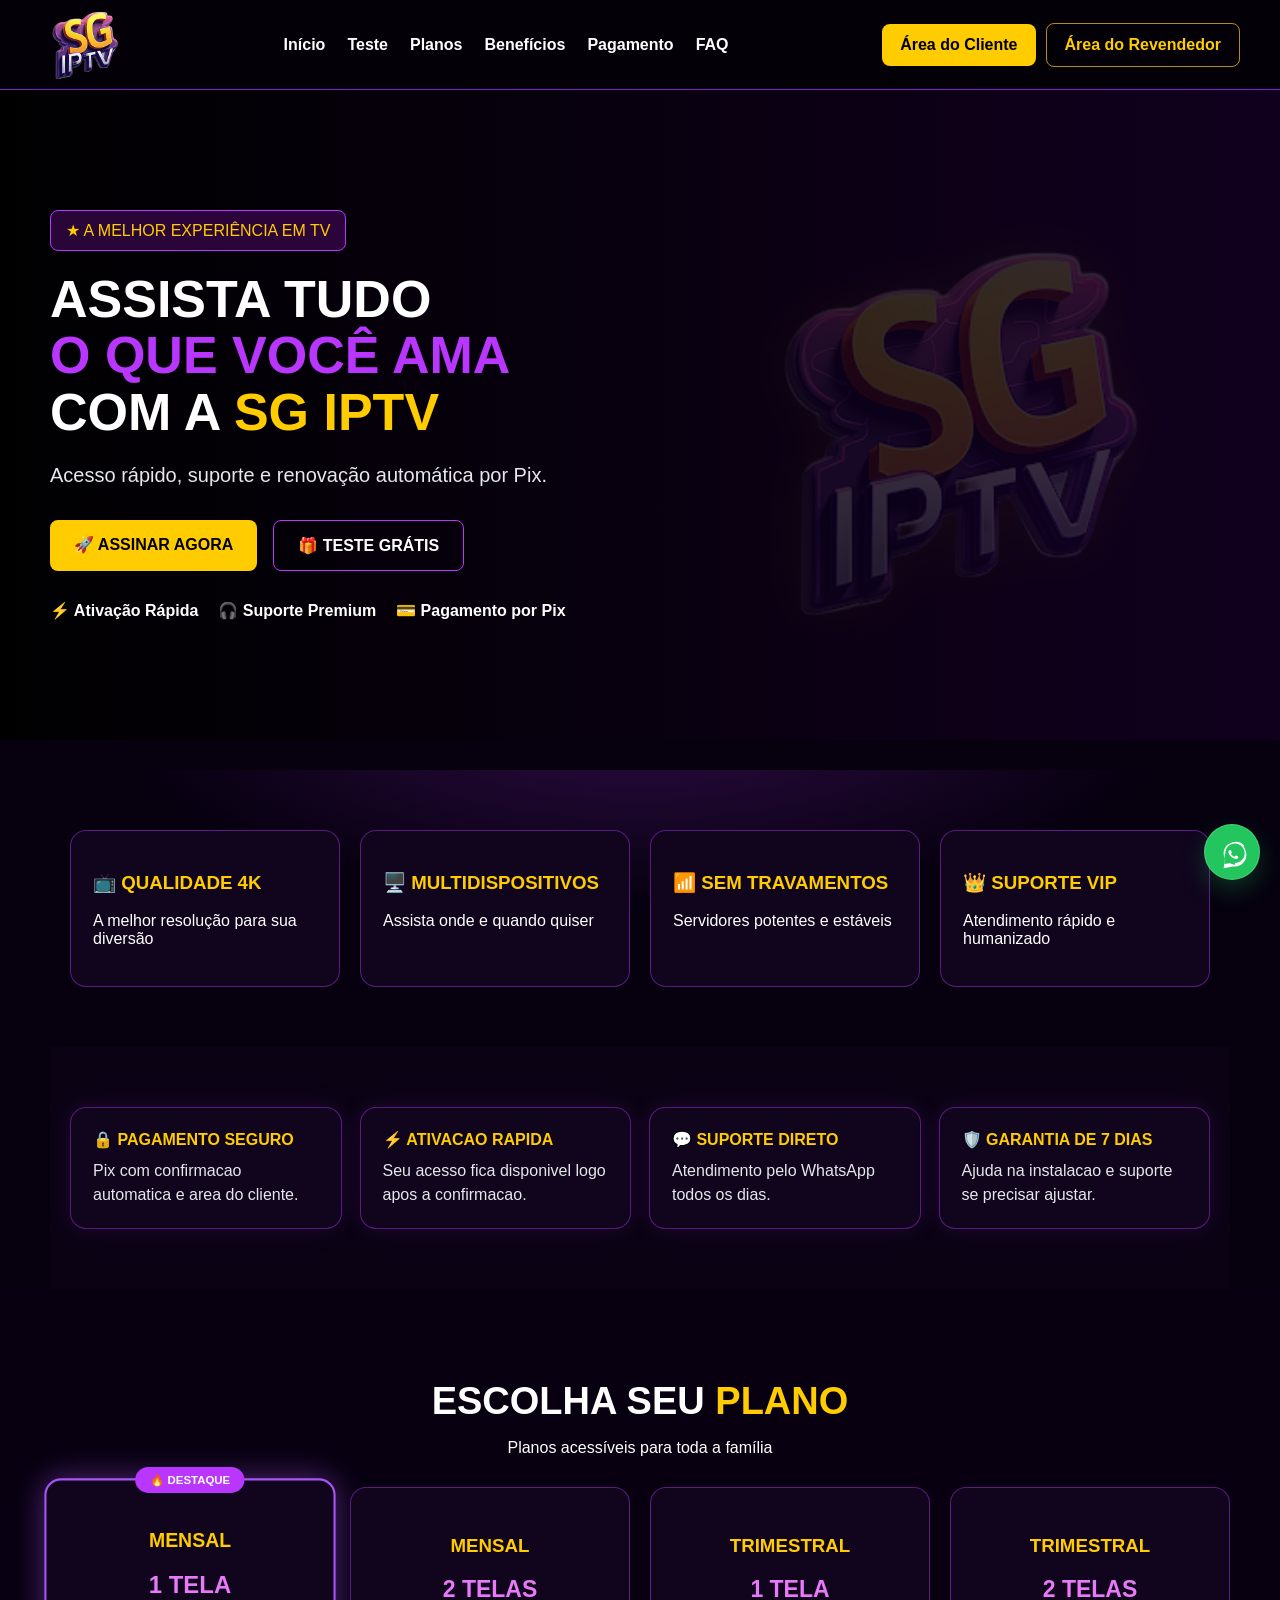
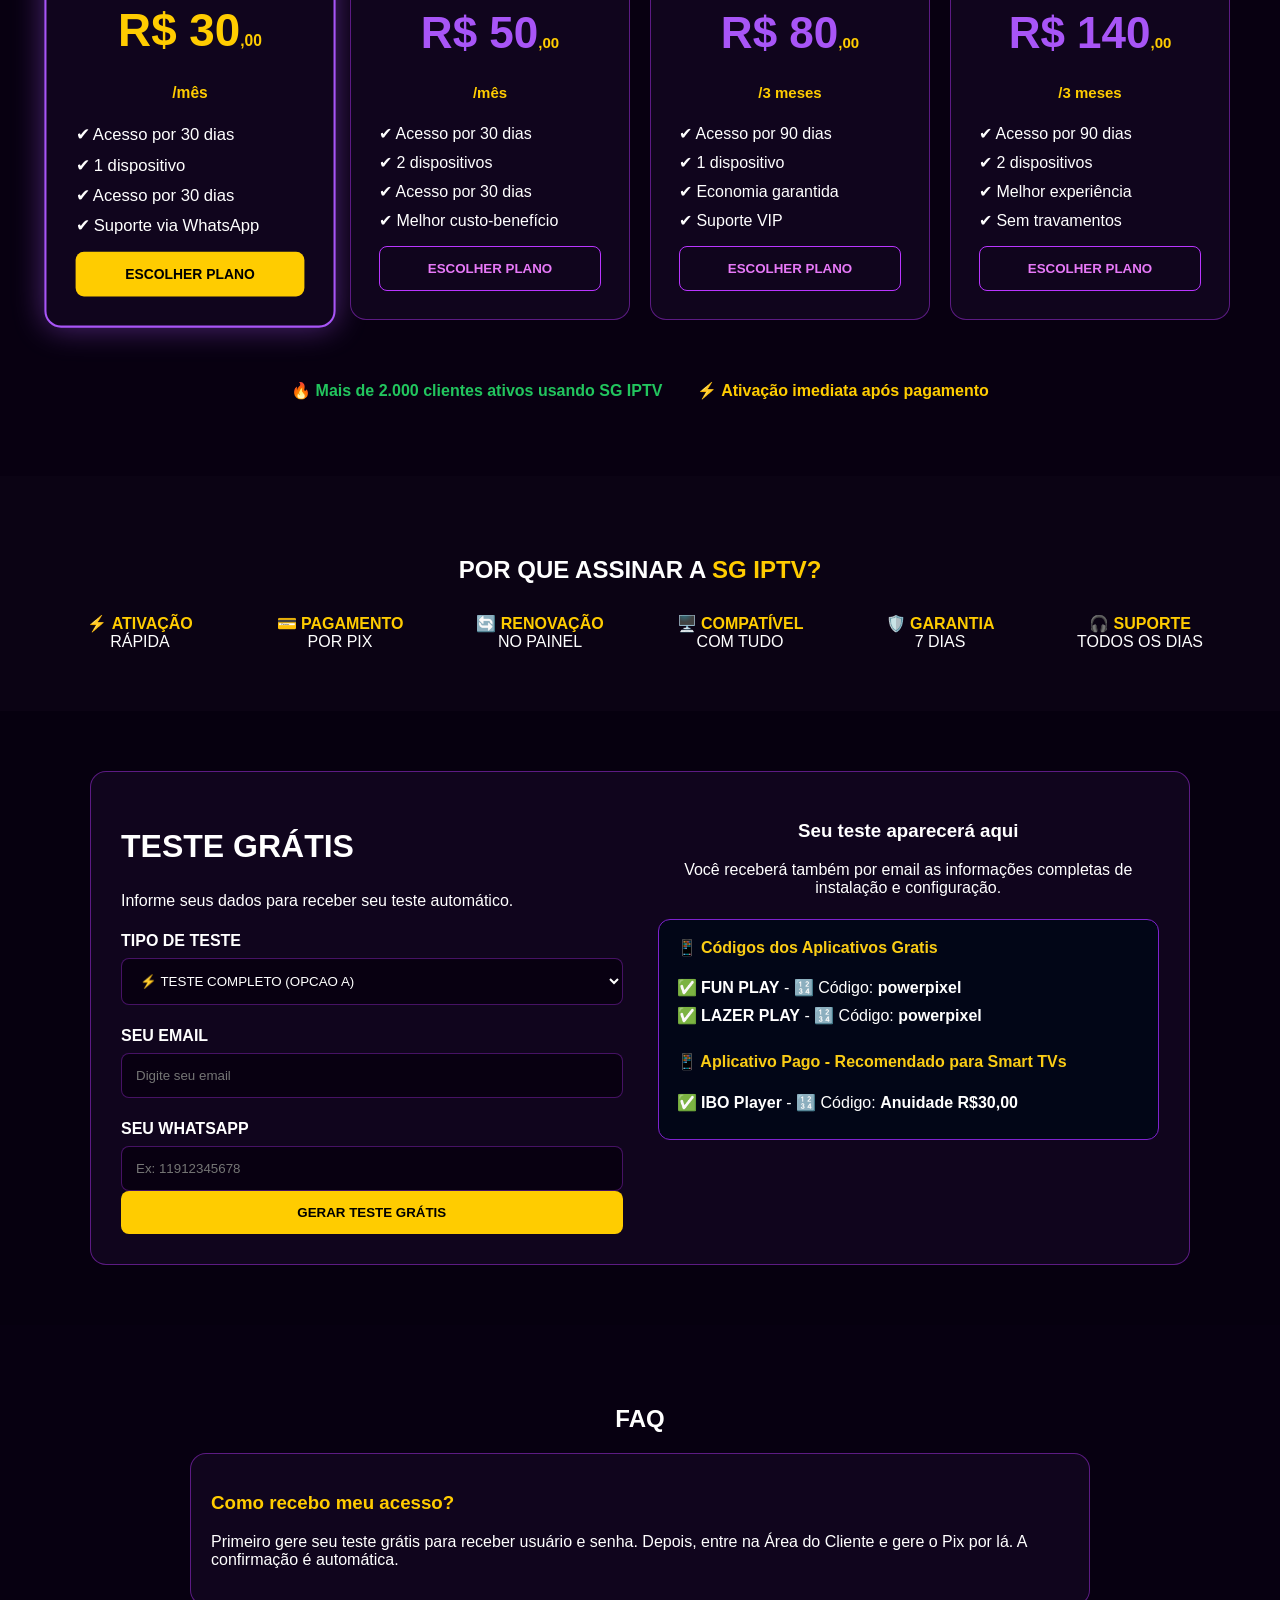
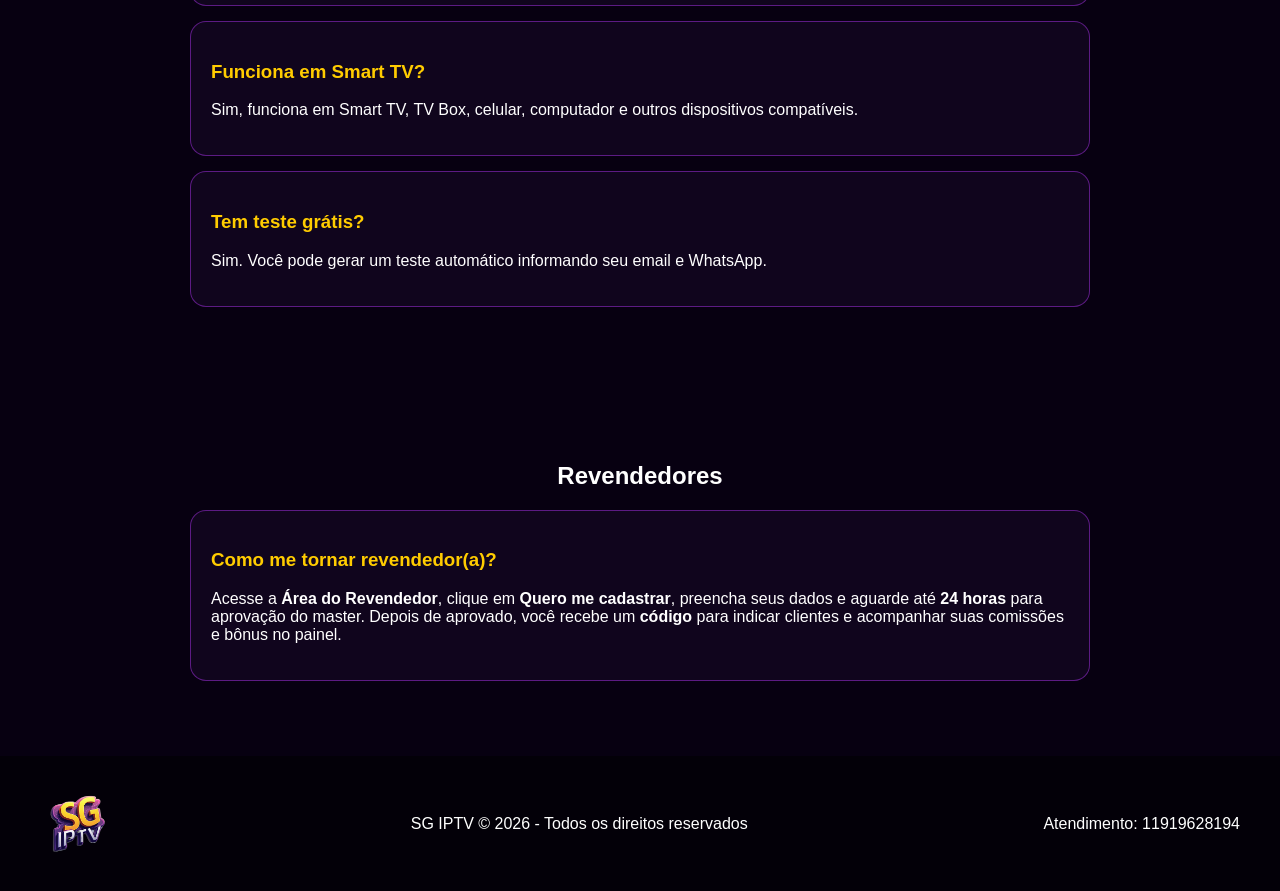
==== commit f8dc5a0b: "Site: texto neutro (sem catalogo/conteudo)" ====
--- a/index.html
+++ b/index.html
@@ -10,14 +10,14 @@
 
   <link rel="stylesheet" href="style.css">
 
-  <meta name="description" content="SG IPTV - Assista canais, filmes e séries sem travamentos. Teste grátis disponível. Suporte rápido e ativação imediata.">
-
-<meta name="keywords" content="iptv, iptv brasil, iptv barato, teste iptv, iptv sem travar, iptv smart tv">
+  <meta name="description" content="SG IPTV - Assinatura, suporte e renovação automática por Pix. Teste grátis disponível. Atendimento rápido e ativação imediata.">
+
+<meta name="keywords" content="sgiptv, assinatura, teste gratis, renovacao, pix, suporte, smart tv">
 
 <meta name="author" content="SG IPTV">
 
-<meta property="og:title" content="SG IPTV - Teste Grátis IPTV">
-<meta property="og:description" content="Canais, filmes e séries sem travamentos. Teste grátis disponível.">
+<meta property="og:title" content="SG IPTV - Teste Grátis">
+<meta property="og:description" content="Assinatura, suporte e renovação automática por Pix. Teste grátis disponível.">
 <meta property="og:image" content="https://sgiptv.com.br/assets/logo.png">
 <meta property="og:url" content="https://sgiptv.com.br">
 <meta name="robots" content="index, follow">
@@ -60,7 +60,7 @@
       COM A <span>SG IPTV</span>
     </h1>
 
-    <p>Canais ao vivo, filmes, séries e muito mais em alta qualidade e sem travamentos.</p>
+    <p>Acesso rápido, suporte e renovação automática por Pix.</p>
 
     <div class="hero-buttons">
       <a href="#planos" class="btn primary">🚀 ASSINAR AGORA</a>
@@ -70,7 +70,7 @@
     <div class="quick-info">
       <span>⚡ Ativação Rápida</span>
       <span>🎧 Suporte Premium</span>
-      <span>📺 +15.000 Canais</span>
+      <span>💳 Pagamento por Pix</span>
     </div>
   </div>
 </section>
@@ -132,7 +132,7 @@
       <ul>
         <li>✔ Acesso por 30 dias</li>
         <li>✔ 1 dispositivo</li>
-        <li>✔ Todos os canais</li>
+        <li>✔ Acesso por 30 dias</li>
         <li>✔ Suporte via WhatsApp</li>
       </ul>
       <button class="yellow-btn" onclick="selecionarPlano('30')">ESCOLHER PLANO</button>
@@ -145,7 +145,7 @@
       <ul>
         <li>✔ Acesso por 30 dias</li>
         <li>✔ 2 dispositivos</li>
-        <li>✔ Todos os canais</li>
+        <li>✔ Acesso por 30 dias</li>
         <li>✔ Melhor custo-benefício</li>
       </ul>
       <button onclick="selecionarPlano('50')">ESCOLHER PLANO</button>
@@ -188,9 +188,9 @@
   <h2>POR QUE ASSINAR A <span>SG IPTV?</span></h2>
 
   <div class="why-grid">
-    <div>📺 <strong>+15.000</strong><br>CANAIS AO VIVO</div>
-    <div>🎬 <strong>+80.000</strong><br>FILMES & SÉRIES</div>
-    <div>🔄 <strong>ATUALIZAÇÕES</strong><br>DIÁRIAS</div>
+    <div>⚡ <strong>ATIVAÇÃO</strong><br>RÁPIDA</div>
+    <div>💳 <strong>PAGAMENTO</strong><br>POR PIX</div>
+    <div>🔄 <strong>RENOVAÇÃO</strong><br>NO PAINEL</div>
     <div>🖥️ <strong>COMPATÍVEL</strong><br>COM TUDO</div>
     <div>🛡️ <strong>GARANTIA</strong><br>7 DIAS</div>
     <div>🎧 <strong>SUPORTE</strong><br>TODOS OS DIAS</div>
@@ -200,14 +200,14 @@
 <section id="teste-gratis" class="checkout">
   <div class="checkout-box">
     <div class="checkout-left">
-      <h2>TESTE GRÁTIS <span>IPTV</span></h2>
+      <h2>TESTE GRÁTIS</h2>
       <p>Informe seus dados para receber seu teste automático.</p>
 
       <label>TIPO DE TESTE</label>
       <select id="tipoTeste">
-        <option value="iptv_com_adulto">⚡ TESTE COMPLETO C/ ADULTO</option>
-        <option value="iptv_sem_adulto">⚡ TESTE COMPLETO S/ ADULTO</option>
-        <option value="p2p">🔥 P2P COMPLETO (CELULAR)</option>
+        <option value="iptv_com_adulto">⚡ TESTE COMPLETO (OPCAO A)</option>
+        <option value="iptv_sem_adulto">⚡ TESTE COMPLETO (OPCAO B)</option>
+        <option value="p2p">🔥 TESTE COMPLETO (CELULAR)</option>
       </select>
 
       <label>SEU EMAIL</label>
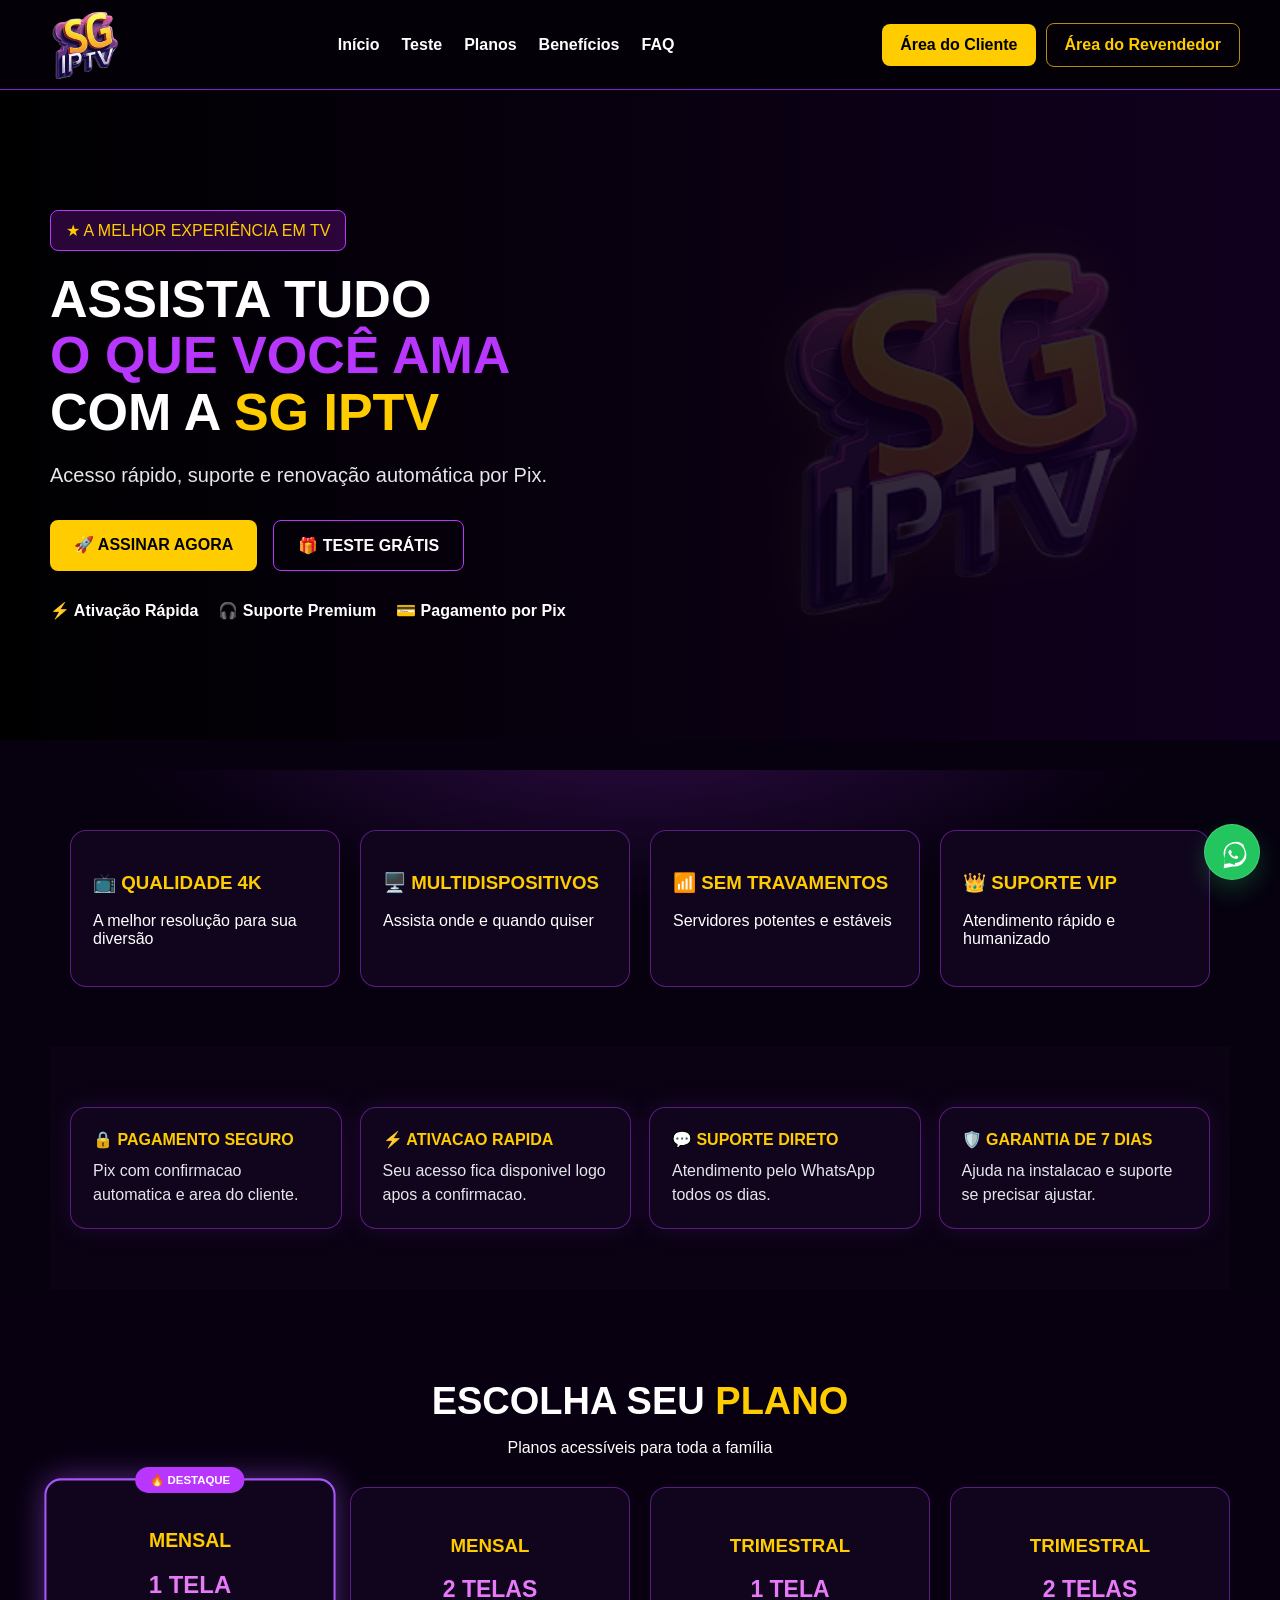
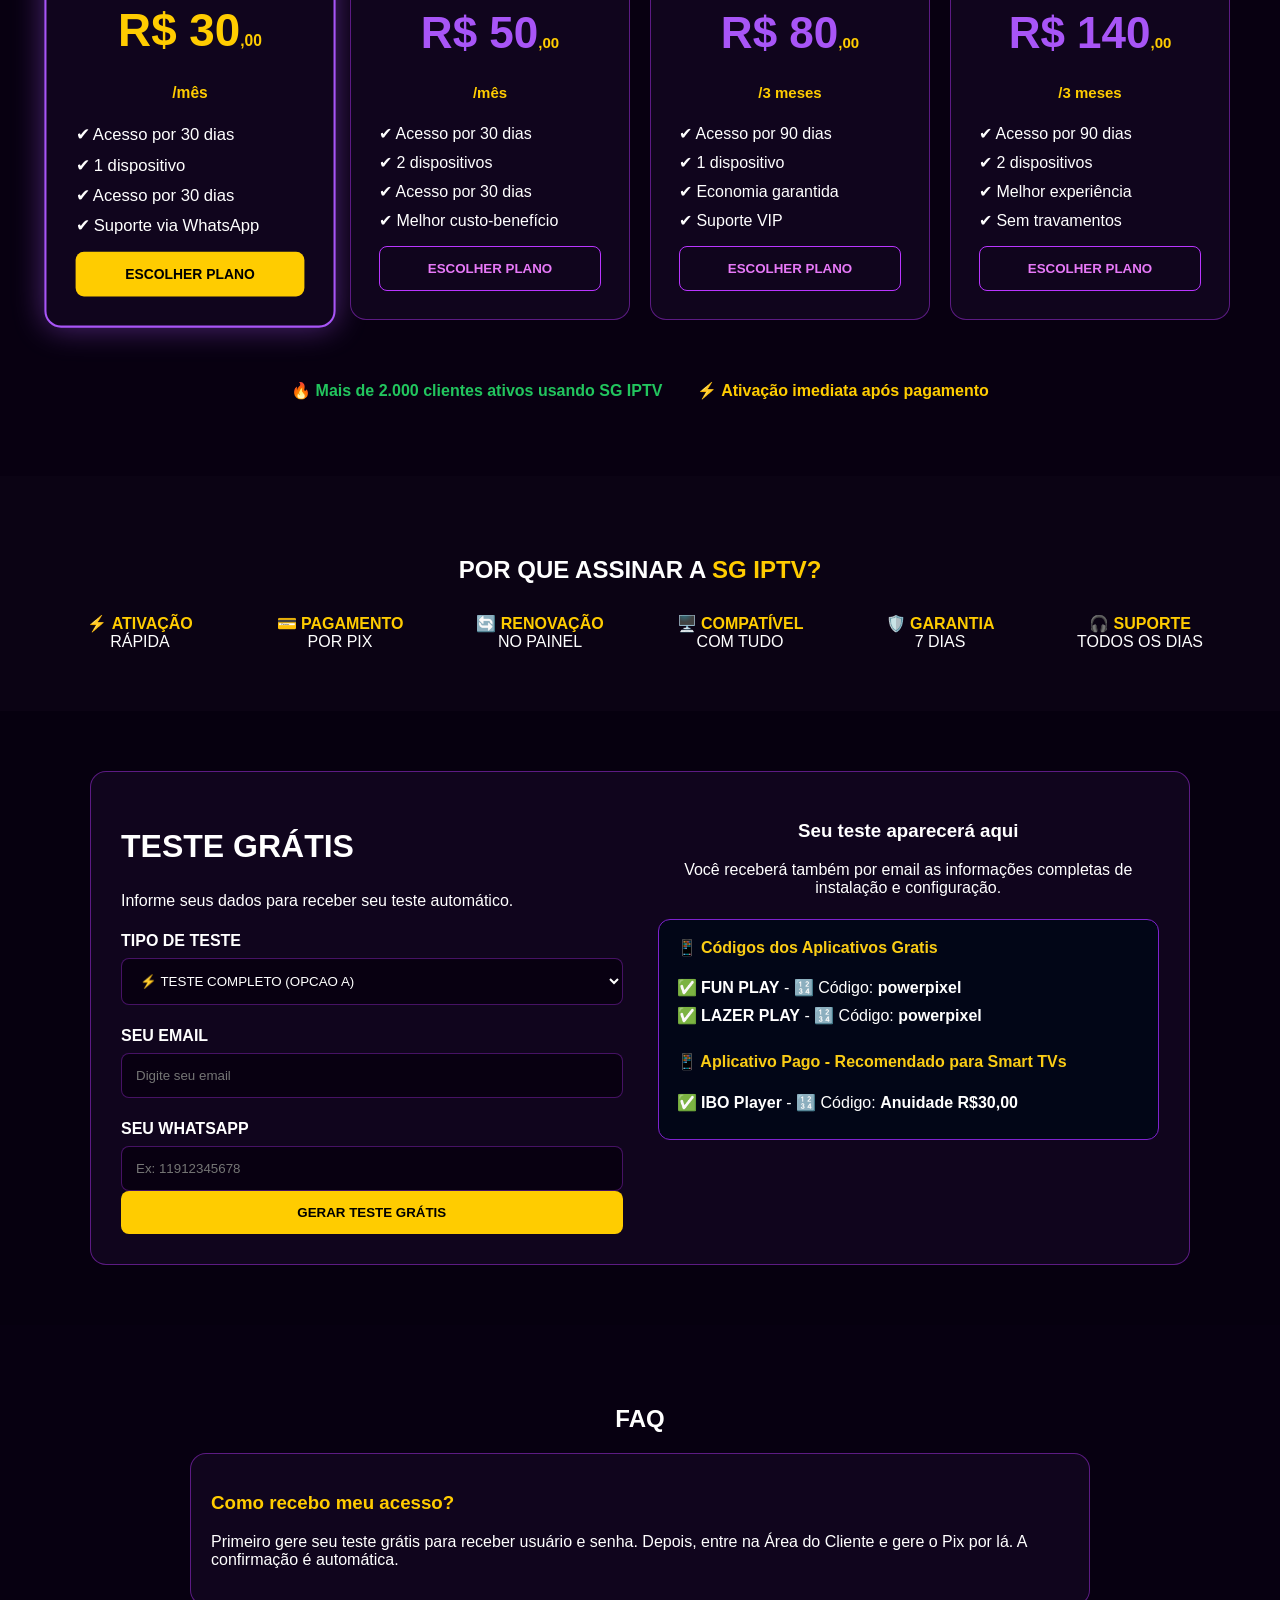
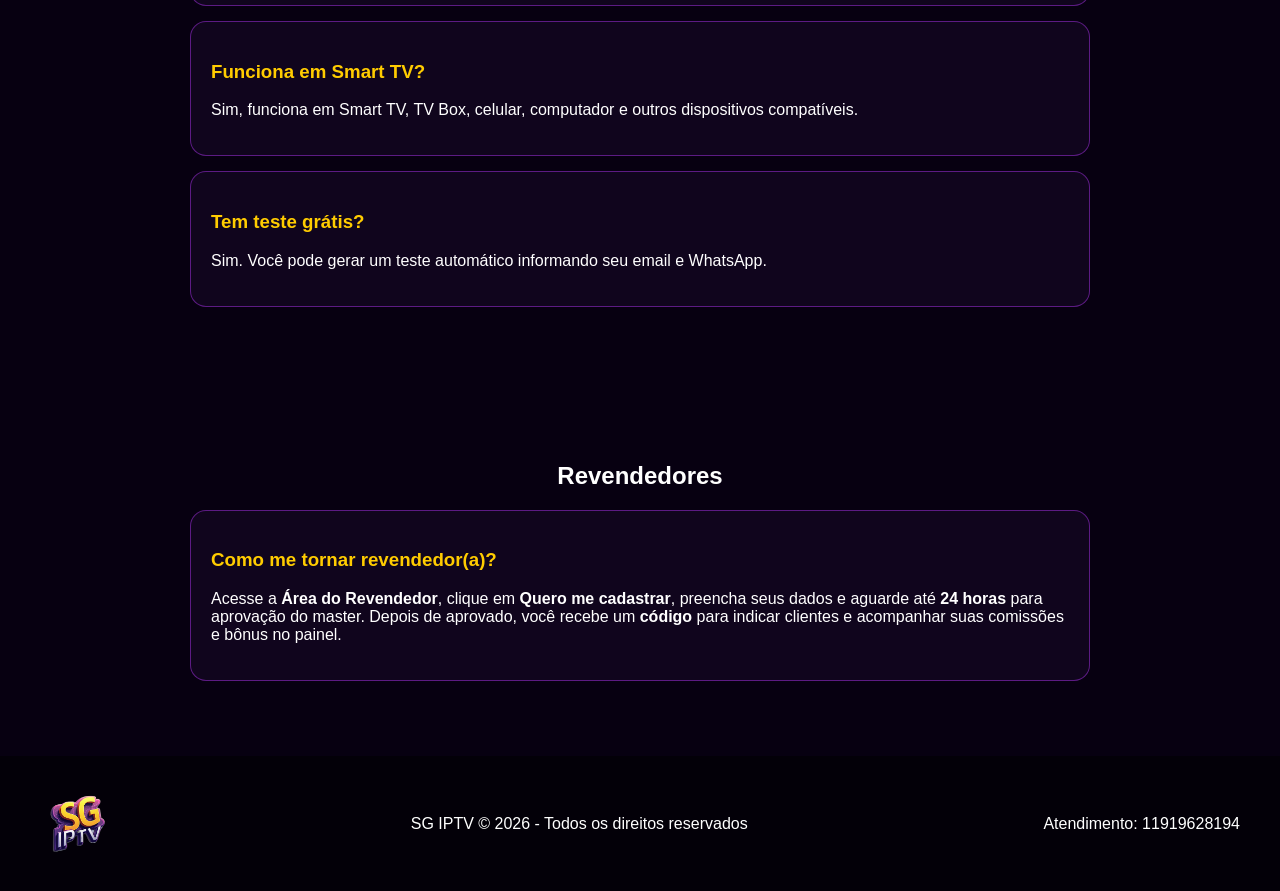
==== commit cfe35c33: "Remove link Pagamento do menu" ====
--- a/index.html
+++ b/index.html
@@ -36,7 +36,6 @@
     <a href="#teste-gratis">Teste</a>
     <a href="#planos">Planos</a>
     <a href="#beneficios">Benefícios</a>
-    <a href="#planos">Pagamento</a>
     <a href="#faq">FAQ</a>
   </nav>
 
